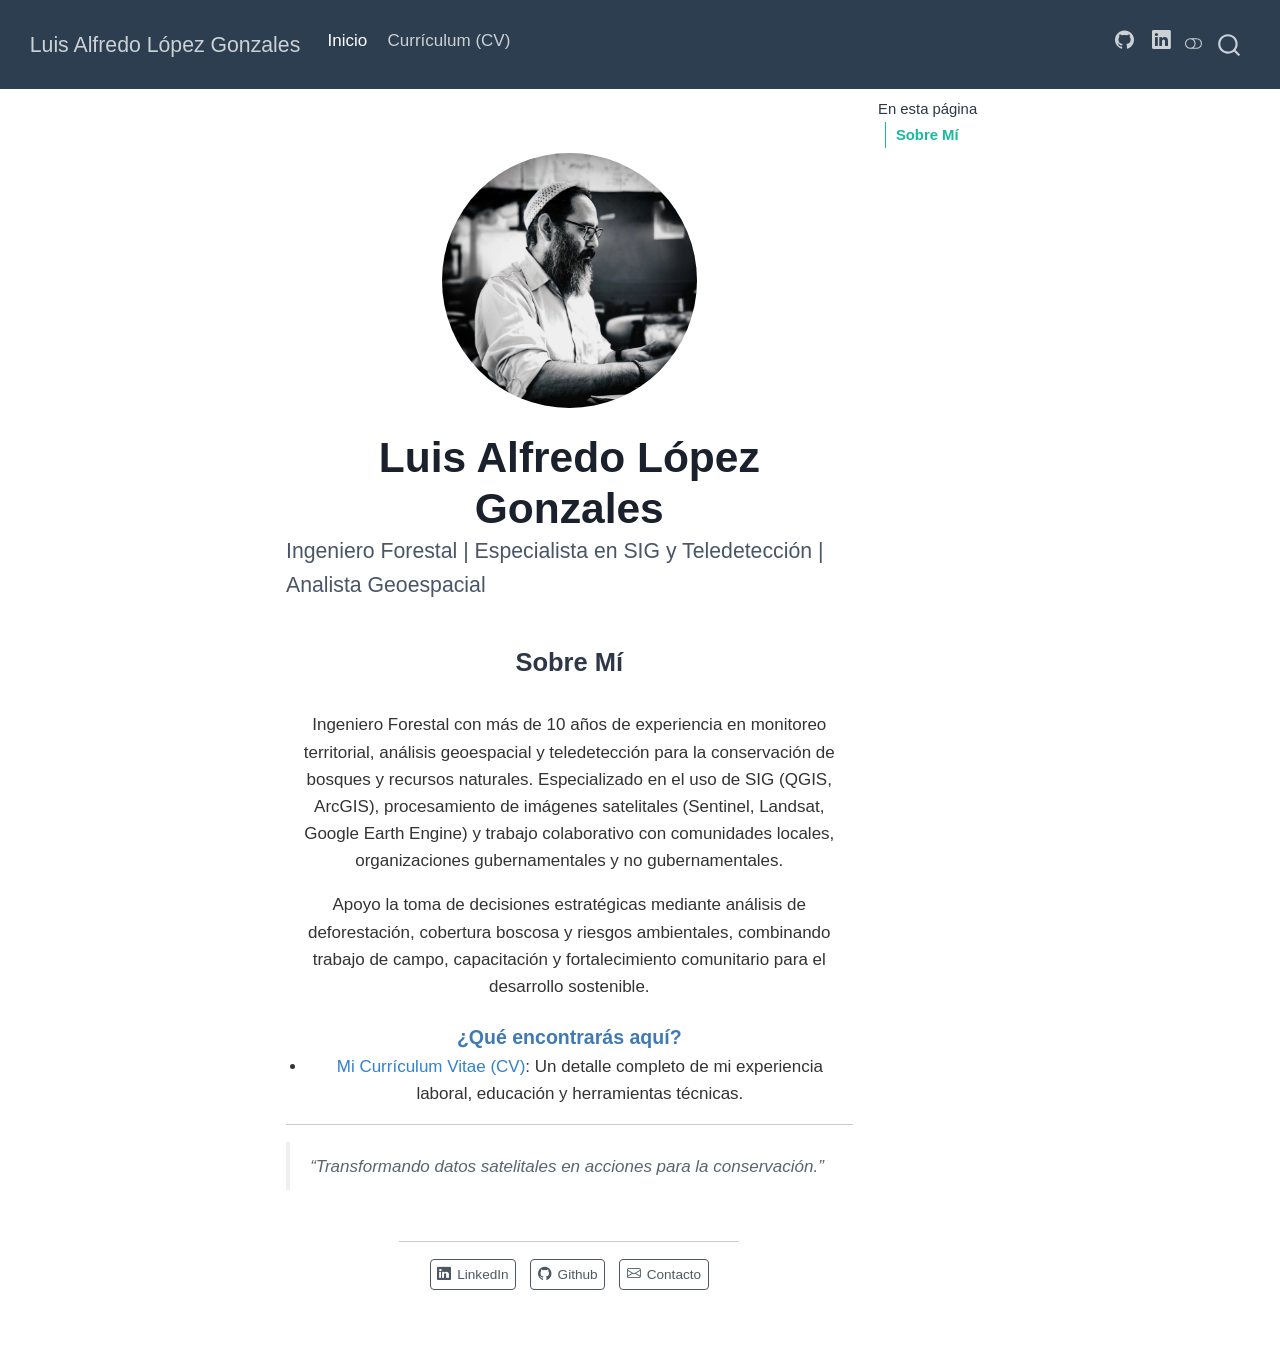
==== index.html @ 4a5e397a "Built site for gh-pages" ====
<!DOCTYPE html>
<html xmlns="http://www.w3.org/1999/xhtml" lang="en" xml:lang="en"><head>

<meta charset="utf-8">
<meta name="generator" content="quarto-1.9.38">

<meta name="viewport" content="width=device-width, initial-scale=1.0, user-scalable=yes">


<title>Luis Alfredo López Gonzales</title>
<style>
/* Default styles provided by pandoc.
** See https://pandoc.org/MANUAL.html#variables-for-html for config info.
*/
code{white-space: pre-wrap;}
span.smallcaps{font-variant: small-caps;}
div.columns{display: flex; gap: min(4vw, 1.5em);}
div.column{flex: auto; overflow-x: auto;}
div.hanging-indent{margin-left: 1.5em; text-indent: -1.5em;}
ul.task-list{list-style: none;}
ul.task-list li input[type="checkbox"] {
  width: 0.8em;
  margin: 0 0.8em 0.2em -1em; /* quarto-specific, see https://github.com/quarto-dev/quarto-cli/issues/4556 */ 
  vertical-align: middle;
}
</style>


<script src="site_libs/quarto-nav/quarto-nav.js"></script>
<script src="site_libs/quarto-nav/headroom.min.js"></script>
<script src="site_libs/clipboard/clipboard.min.js"></script>
<script src="site_libs/quarto-search/autocomplete.umd.js"></script>
<script src="site_libs/quarto-search/fuse.min.js"></script>
<script src="site_libs/quarto-search/quarto-search.js"></script>
<meta name="quarto:offset" content="./">
<script src="site_libs/quarto-html/quarto.js" type="module"></script>
<script src="site_libs/quarto-html/tabsets/tabsets.js" type="module"></script>
<script src="site_libs/quarto-html/popper.min.js"></script>
<script src="site_libs/quarto-html/tippy.umd.min.js"></script>
<link href="site_libs/quarto-html/tippy.css" rel="stylesheet">
<link href="site_libs/quarto-html/quarto-syntax-highlighting-15634bcf2e68342d4ad2dfa704d543f6.css" rel="stylesheet" class="quarto-color-scheme" id="quarto-text-highlighting-styles">
<link href="site_libs/quarto-html/quarto-syntax-highlighting-dark-0a6b7249c26820e032cb0bd839ff02b1.css" rel="stylesheet" class="quarto-color-scheme quarto-color-alternate" id="quarto-text-highlighting-styles">
<link href="site_libs/quarto-html/quarto-syntax-highlighting-15634bcf2e68342d4ad2dfa704d543f6.css" rel="stylesheet" class="quarto-color-scheme-extra" id="quarto-text-highlighting-styles">
<script src="site_libs/bootstrap/bootstrap.min.js"></script>
<link href="site_libs/bootstrap/bootstrap-icons.css" rel="stylesheet">
<link href="site_libs/bootstrap/bootstrap-5a7edf553ce6f37e40c66d907d0f4061.min.css" rel="stylesheet" append-hash="true" class="quarto-color-scheme" id="quarto-bootstrap" data-mode="light">
<link href="site_libs/bootstrap/bootstrap-dark-bf3f322ac8d240d639fe1d97eccc3f5a.min.css" rel="stylesheet" append-hash="true" class="quarto-color-scheme quarto-color-alternate" id="quarto-bootstrap" data-mode="dark">
<link href="site_libs/bootstrap/bootstrap-5a7edf553ce6f37e40c66d907d0f4061.min.css" rel="stylesheet" append-hash="true" class="quarto-color-scheme-extra" id="quarto-bootstrap" data-mode="light">
<script id="quarto-search-options" type="application/json">{
  "location": "navbar",
  "copy-button": false,
  "collapse-after": 3,
  "panel-placement": "end",
  "type": "overlay",
  "limit": 50,
  "keyboard-shortcut": [
    "f",
    "/",
    "s"
  ],
  "show-item-context": false,
  "language": {
    "search-no-results-text": "No results",
    "search-matching-documents-text": "matching documents",
    "search-copy-link-title": "Copy link to search",
    "search-hide-matches-text": "Hide additional matches",
    "search-more-match-text": "more match in this document",
    "search-more-matches-text": "more matches in this document",
    "search-clear-button-title": "Clear",
    "search-text-placeholder": "",
    "search-detached-cancel-button-title": "Cancel",
    "search-submit-button-title": "Submit",
    "search-label": "Search"
  }
}</script>
<!-- Google Tag Manager -->
<script>(function(w,d,s,l,i){w[l]=w[l]||[];w[l].push({'gtm.start':
new Date().getTime(),event:'gtm.js'});var f=d.getElementsByTagName(s)[0],
j=d.createElement(s),dl=l!='dataLayer'?'&l='+l:'';j.async=true;j.src=
'https://www.googletagmanager.com/gtm.js?id='+i+dl;f.parentNode.insertBefore(j,f);
})(window,document,'script','dataLayer','GTM-MC5WJHK2');</script>
<!-- End Google Tag Manager -->


<link rel="stylesheet" href="content/cv.css">
</head>

<body class="nav-fixed quarto-light"><script id="quarto-html-before-body" type="application/javascript">
    const toggleBodyColorMode = (bsSheetEl) => {
      const mode = bsSheetEl.getAttribute("data-mode");
      const bodyEl = window.document.querySelector("body");
      if (mode === "dark") {
        bodyEl.classList.add("quarto-dark");
        bodyEl.classList.remove("quarto-light");
      } else {
        bodyEl.classList.add("quarto-light");
        bodyEl.classList.remove("quarto-dark");
      }
    }
    const toggleBodyColorPrimary = () => {
      const bsSheetEl = window.document.querySelector("link#quarto-bootstrap:not([rel=disabled-stylesheet])");
      if (bsSheetEl) {
        toggleBodyColorMode(bsSheetEl);
      }
    }
    const setColorSchemeToggle = (alternate) => {
      const toggles = window.document.querySelectorAll('.quarto-color-scheme-toggle');
      for (let i=0; i < toggles.length; i++) {
        const toggle = toggles[i];
        if (toggle) {
          if (alternate) {
            toggle.classList.add("alternate");
          } else {
            toggle.classList.remove("alternate");
          }
        }
      }
    };
    const toggleColorMode = (alternate) => {
      // Switch the stylesheets
      const primaryStylesheets = window.document.querySelectorAll('link.quarto-color-scheme:not(.quarto-color-alternate)');
      const alternateStylesheets = window.document.querySelectorAll('link.quarto-color-scheme.quarto-color-alternate');
      manageTransitions('#quarto-margin-sidebar .nav-link', false);
      if (alternate) {
        // note: dark is layered on light, we don't disable primary!
        enableStylesheet(alternateStylesheets);
        for (const sheetNode of alternateStylesheets) {
          if (sheetNode.id === "quarto-bootstrap") {
            toggleBodyColorMode(sheetNode);
          }
        }
      } else {
        disableStylesheet(alternateStylesheets);
        enableStylesheet(primaryStylesheets)
        toggleBodyColorPrimary();
      }
      manageTransitions('#quarto-margin-sidebar .nav-link', true);
      // Switch the toggles
      setColorSchemeToggle(alternate)
      // Hack to workaround the fact that safari doesn't
      // properly recolor the scrollbar when toggling (#1455)
      if (navigator.userAgent.indexOf('Safari') > 0 && navigator.userAgent.indexOf('Chrome') == -1) {
        manageTransitions("body", false);
        window.scrollTo(0, 1);
        setTimeout(() => {
          window.scrollTo(0, 0);
          manageTransitions("body", true);
        }, 40);
      }
    }
    const disableStylesheet = (stylesheets) => {
      for (let i=0; i < stylesheets.length; i++) {
        const stylesheet = stylesheets[i];
        stylesheet.rel = 'disabled-stylesheet';
      }
    }
    const enableStylesheet = (stylesheets) => {
      for (let i=0; i < stylesheets.length; i++) {
        const stylesheet = stylesheets[i];
        if(stylesheet.rel !== 'stylesheet') { // for Chrome, which will still FOUC without this check
          stylesheet.rel = 'stylesheet';
        }
      }
    }
    const manageTransitions = (selector, allowTransitions) => {
      const els = window.document.querySelectorAll(selector);
      for (let i=0; i < els.length; i++) {
        const el = els[i];
        if (allowTransitions) {
          el.classList.remove('notransition');
        } else {
          el.classList.add('notransition');
        }
      }
    }
    const isFileUrl = () => {
      return window.location.protocol === 'file:';
    }
    const hasAlternateSentinel = () => {
      let styleSentinel = getColorSchemeSentinel();
      if (styleSentinel !== null) {
        return styleSentinel === "alternate";
      } else {
        return false;
      }
    }
    const setStyleSentinel = (alternate) => {
      const value = alternate ? "alternate" : "default";
      if (!isFileUrl()) {
        window.localStorage.setItem("quarto-color-scheme", value);
      } else {
        localAlternateSentinel = value;
      }
    }
    const getColorSchemeSentinel = () => {
      if (!isFileUrl()) {
        const storageValue = window.localStorage.getItem("quarto-color-scheme");
        return storageValue != null ? storageValue : localAlternateSentinel;
      } else {
        return localAlternateSentinel;
      }
    }
    const toggleGiscusIfUsed = (isAlternate, darkModeDefault) => {
      const baseTheme = document.querySelector('#giscus-base-theme')?.value ?? 'light';
      const alternateTheme = document.querySelector('#giscus-alt-theme')?.value ?? 'dark';
      let newTheme = '';
      if(authorPrefersDark) {
        newTheme = isAlternate ? baseTheme : alternateTheme;
      } else {
        newTheme = isAlternate ? alternateTheme : baseTheme;
      }
      const changeGiscusTheme = () => {
        // From: https://github.com/giscus/giscus/issues/336
        const sendMessage = (message) => {
          const iframe = document.querySelector('iframe.giscus-frame');
          if (!iframe) return;
          iframe.contentWindow.postMessage({ giscus: message }, 'https://giscus.app');
        }
        sendMessage({
          setConfig: {
            theme: newTheme
          }
        });
      }
      const isGiscussLoaded = window.document.querySelector('iframe.giscus-frame') !== null;
      if (isGiscussLoaded) {
        changeGiscusTheme();
      }
    };
    const authorPrefersDark = false;
    const darkModeDefault = authorPrefersDark;
      document.querySelector('link#quarto-text-highlighting-styles.quarto-color-scheme-extra').rel = 'disabled-stylesheet';
      document.querySelector('link#quarto-bootstrap.quarto-color-scheme-extra').rel = 'disabled-stylesheet';
    let localAlternateSentinel = darkModeDefault ? 'alternate' : 'default';
    // Dark / light mode switch
    window.quartoToggleColorScheme = () => {
      // Read the current dark / light value
      let toAlternate = !hasAlternateSentinel();
      toggleColorMode(toAlternate);
      setStyleSentinel(toAlternate);
      toggleGiscusIfUsed(toAlternate, darkModeDefault);
      window.dispatchEvent(new Event('resize'));
    };
    // Switch to dark mode if need be
    if (hasAlternateSentinel()) {
      toggleColorMode(true);
    } else {
      toggleColorMode(false);
    }
  </script>

<div id="quarto-search-results"></div>
  <header id="quarto-header" class="headroom fixed-top">
    <nav class="navbar navbar-expand-lg " data-bs-theme="dark">
      <div class="navbar-container container-fluid">
      <div class="navbar-brand-container mx-auto">
    <a class="navbar-brand" href="./index.html">
    <span class="navbar-title">Luis Alfredo López Gonzales</span>
    </a>
  </div>
            <div id="quarto-search" class="" title="Search"></div>
          <button class="navbar-toggler" type="button" data-bs-toggle="collapse" data-bs-target="#navbarCollapse" aria-controls="navbarCollapse" role="menu" aria-expanded="false" aria-label="Toggle navigation" onclick="if (window.quartoToggleHeadroom) { window.quartoToggleHeadroom(); }">
  <span class="navbar-toggler-icon"></span>
</button>
          <div class="collapse navbar-collapse" id="navbarCollapse">
            <ul class="navbar-nav navbar-nav-scroll me-auto">
  <li class="nav-item">
    <a class="nav-link active" href="./index.html" aria-current="page"> 
<span class="menu-text">Inicio</span></a>
  </li>  
  <li class="nav-item">
    <a class="nav-link" href="./content/cv.html"> 
<span class="menu-text">Currículum (CV)</span></a>
  </li>  
</ul>
            <ul class="navbar-nav navbar-nav-scroll ms-auto">
  <li class="nav-item compact">
    <a class="nav-link" href="https://github.com/lalgonzales"> <i class="bi bi-github" role="img">
</i> 
<span class="menu-text"></span></a>
  </li>  
  <li class="nav-item compact">
    <a class="nav-link" href="https://linkedin.com/in/lalgonzales/"> <i class="bi bi-linkedin" role="img">
</i> 
<span class="menu-text"></span></a>
  </li>  
</ul>
          </div> <!-- /navcollapse -->
            <div class="quarto-navbar-tools">
  <a href="" class="quarto-color-scheme-toggle quarto-navigation-tool  px-1" onclick="window.quartoToggleColorScheme(); return false;" title="Toggle dark mode"><i class="bi"></i></a>
</div>
      </div> <!-- /container-fluid -->
    </nav>
</header>
<!-- content -->
<div id="quarto-content" class="quarto-container page-columns page-rows-contents page-layout-article page-navbar">
<!-- sidebar -->
<!-- margin-sidebar -->
    <div id="quarto-margin-sidebar" class="sidebar margin-sidebar">
        <nav id="TOC" role="doc-toc" class="toc-active">
    <h2 id="toc-title">En esta página</h2>
  <ul>
  <li><a href="#sobre-mí" id="toc-sobre-mí" class="nav-link active" data-scroll-target="#sobre-mí">Sobre Mí</a>
  <ul class="collapse">
  <li><a href="#qué-encontrarás-aquí" id="toc-qué-encontrarás-aquí" class="nav-link" data-scroll-target="#qué-encontrarás-aquí">¿Qué encontrarás aquí?</a></li>
  </ul></li>
  </ul>
</nav>
    </div>
<!-- main -->
<div class="quarto-about-jolla">
  <img src="profile.webp" class="about-image
  round " style="height: 15em; width: 15em;">
 <header id="title-block-header" class="quarto-title-block default">
<div class="quarto-title">
<h1 class="title">Luis Alfredo López Gonzales</h1>
<p class="subtitle lead">Ingeniero Forestal | Especialista en SIG y Teledetección | Analista Geoespacial</p>
</div>
<div class="quarto-title-meta">
  </div>
</header><main class="content" id="quarto-document-content">

<!-- Google Tag Manager (noscript) -->
<noscript>&lt;iframe src="https://www.googletagmanager.com/ns.html?id=GTM-MC5WJHK2" height="0" width="0" style="display:none;visibility:hidden"&gt;&lt;/iframe&gt;</noscript>
<!-- End Google Tag Manager (noscript) -->

<section id="sobre-mí" class="level2">
<h2 data-anchor-id="sobre-mí">Sobre Mí</h2>
<p>Ingeniero Forestal con más de 10 años de experiencia en monitoreo territorial, análisis geoespacial y teledetección para la conservación de bosques y recursos naturales. Especializado en el uso de SIG (QGIS, ArcGIS), procesamiento de imágenes satelitales (Sentinel, Landsat, Google Earth Engine) y trabajo colaborativo con comunidades locales, organizaciones gubernamentales y no gubernamentales.</p>
<p>Apoyo la toma de decisiones estratégicas mediante análisis de deforestación, cobertura boscosa y riesgos ambientales, combinando trabajo de campo, capacitación y fortalecimiento comunitario para el desarrollo sostenible.</p>
<section id="qué-encontrarás-aquí" class="level3">
<h3 data-anchor-id="qué-encontrarás-aquí">¿Qué encontrarás aquí?</h3>
<ul>
<li><strong><a href="./content/cv.html">Mi Currículum Vitae (CV)</a></strong>: Un detalle completo de mi experiencia laboral, educación y herramientas técnicas.</li>
</ul>
<hr>
<blockquote class="blockquote">
<p><em>“Transformando datos satelitales en acciones para la conservación.”</em></p>
</blockquote>


</section>
</section>
</main> 
  <hr class="about-sep">
   <div class="about-links">
  <a href="https://linkedin.com/in/lalgonzales/" class="about-link" rel="" target="">
    <i class="bi bi-linkedin"></i>
     <span class="about-link-text">LinkedIn</span>
  </a>
  <a href="https://github.com/lalgonzales" class="about-link" rel="" target="">
    <i class="bi bi-github"></i>
     <span class="about-link-text">Github</span>
  </a>
  <a href="mailto:lalgonzales@gmail.com" class="about-link" rel="" target="">
    <i class="bi bi-envelope"></i>
     <span class="about-link-text">Contacto</span>
  </a>
</div>
</div>
 <!-- /main -->
<script id="quarto-html-after-body" type="application/javascript">
  window.document.addEventListener("DOMContentLoaded", function (event) {
    // Ensure there is a toggle, if there isn't float one in the top right
    if (window.document.querySelector('.quarto-color-scheme-toggle') === null) {
      const a = window.document.createElement('a');
      a.classList.add('top-right');
      a.classList.add('quarto-color-scheme-toggle');
      a.href = "";
      a.onclick = function() { try { window.quartoToggleColorScheme(); } catch {} return false; };
      const i = window.document.createElement("i");
      i.classList.add('bi');
      a.appendChild(i);
      window.document.body.appendChild(a);
    }
    setColorSchemeToggle(hasAlternateSentinel())
    const isCodeAnnotation = (el) => {
      for (const clz of el.classList) {
        if (clz.startsWith('code-annotation-')) {                     
          return true;
        }
      }
      return false;
    }
    const onCopySuccess = function(e) {
      // button target
      const button = e.trigger;
      // don't keep focus
      button.blur();
      // flash "checked"
      button.classList.add('code-copy-button-checked');
      var currentTitle = button.getAttribute("title");
      button.setAttribute("title", "Copied!");
      let tooltip;
      if (window.bootstrap) {
        button.setAttribute("data-bs-toggle", "tooltip");
        button.setAttribute("data-bs-placement", "left");
        button.setAttribute("data-bs-title", "Copied!");
        tooltip = new bootstrap.Tooltip(button, 
          { trigger: "manual", 
            customClass: "code-copy-button-tooltip",
            offset: [0, -8]});
        tooltip.show();    
      }
      setTimeout(function() {
        if (tooltip) {
          tooltip.hide();
          button.removeAttribute("data-bs-title");
          button.removeAttribute("data-bs-toggle");
          button.removeAttribute("data-bs-placement");
        }
        button.setAttribute("title", currentTitle);
        button.classList.remove('code-copy-button-checked');
      }, 1000);
      // clear code selection
      e.clearSelection();
    }
    const getTextToCopy = function(trigger) {
      const outerScaffold = trigger.parentElement.cloneNode(true);
      const codeEl = outerScaffold.querySelector('code');
      for (const childEl of codeEl.children) {
        if (isCodeAnnotation(childEl)) {
          childEl.remove();
        }
      }
      return codeEl.innerText;
    }
    const clipboard = new window.ClipboardJS('.code-copy-button:not([data-in-quarto-modal])', {
      text: getTextToCopy
    });
    clipboard.on('success', onCopySuccess);
    if (window.document.getElementById('quarto-embedded-source-code-modal')) {
      const clipboardModal = new window.ClipboardJS('.code-copy-button[data-in-quarto-modal]', {
        text: getTextToCopy,
        container: window.document.getElementById('quarto-embedded-source-code-modal')
      });
      clipboardModal.on('success', onCopySuccess);
    }
      var localhostRegex = new RegExp(/^(?:http|https):\/\/localhost\:?[0-9]*\//);
      var mailtoRegex = new RegExp(/^mailto:/);
        var filterRegex = new RegExp("https:\/\/lalgonzales\.github\.io\/");
      var isInternal = (href) => {
          return filterRegex.test(href) || localhostRegex.test(href) || mailtoRegex.test(href);
      }
      // Inspect non-navigation links and adorn them if external
     var links = window.document.querySelectorAll('a[href]:not(.nav-link):not(.navbar-brand):not(.toc-action):not(.sidebar-link):not(.sidebar-item-toggle):not(.pagination-link):not(.no-external):not([aria-hidden]):not(.dropdown-item):not(.quarto-navigation-tool):not(.about-link)');
      for (var i=0; i<links.length; i++) {
        const link = links[i];
        if (!isInternal(link.href)) {
          // undo the damage that might have been done by quarto-nav.js in the case of
          // links that we want to consider external
          if (link.dataset.originalHref !== undefined) {
            link.href = link.dataset.originalHref;
          }
        }
      }
    function tippyHover(el, contentFn, onTriggerFn, onUntriggerFn) {
      const config = {
        allowHTML: true,
        maxWidth: 500,
        delay: 100,
        arrow: false,
        appendTo: function(el) {
            return el.parentElement;
        },
        interactive: true,
        interactiveBorder: 10,
        theme: 'quarto',
        placement: 'bottom-start',
      };
      if (contentFn) {
        config.content = contentFn;
      }
      if (onTriggerFn) {
        config.onTrigger = onTriggerFn;
      }
      if (onUntriggerFn) {
        config.onUntrigger = onUntriggerFn;
      }
      window.tippy(el, config); 
    }
    const noterefs = window.document.querySelectorAll('a[role="doc-noteref"]');
    for (var i=0; i<noterefs.length; i++) {
      const ref = noterefs[i];
      tippyHover(ref, function() {
        // use id or data attribute instead here
        let href = ref.getAttribute('data-footnote-href') || ref.getAttribute('href');
        try { href = new URL(href).hash; } catch {}
        const id = href.replace(/^#\/?/, "");
        const note = window.document.getElementById(id);
        if (note) {
          return note.innerHTML;
        } else {
          return "";
        }
      });
    }
    const xrefs = window.document.querySelectorAll('a.quarto-xref');
    const processXRef = (id, note) => {
      // Strip column container classes
      const stripColumnClz = (el) => {
        el.classList.remove("page-full", "page-columns");
        if (el.children) {
          for (const child of el.children) {
            stripColumnClz(child);
          }
        }
      }
      stripColumnClz(note)
      if (id === null || id.startsWith('sec-')) {
        // Special case sections, only their first couple elements
        const container = document.createElement("div");
        if (note.children && note.children.length > 2) {
          container.appendChild(note.children[0].cloneNode(true));
          for (let i = 1; i < note.children.length; i++) {
            const child = note.children[i];
            if (child.tagName === "P" && child.innerText === "") {
              continue;
            } else {
              container.appendChild(child.cloneNode(true));
              break;
            }
          }
          if (window.Quarto?.typesetMath) {
            window.Quarto.typesetMath(container);
          }
          return container.innerHTML
        } else {
          if (window.Quarto?.typesetMath) {
            window.Quarto.typesetMath(note);
          }
          return note.innerHTML;
        }
      } else {
        // Remove any anchor links if they are present
        const anchorLink = note.querySelector('a.anchorjs-link');
        if (anchorLink) {
          anchorLink.remove();
        }
        if (window.Quarto?.typesetMath) {
          window.Quarto.typesetMath(note);
        }
        if (note.classList.contains("callout")) {
          return note.outerHTML;
        } else {
          return note.innerHTML;
        }
      }
    }
    for (var i=0; i<xrefs.length; i++) {
      const xref = xrefs[i];
      tippyHover(xref, undefined, function(instance) {
        instance.disable();
        let url = xref.getAttribute('href');
        let hash = undefined; 
        if (url.startsWith('#')) {
          hash = url;
        } else {
          try { hash = new URL(url).hash; } catch {}
        }
        if (hash) {
          const id = hash.replace(/^#\/?/, "");
          const note = window.document.getElementById(id);
          if (note !== null) {
            try {
              const html = processXRef(id, note.cloneNode(true));
              instance.setContent(html);
            } finally {
              instance.enable();
              instance.show();
            }
          } else {
            // See if we can fetch this
            fetch(url.split('#')[0])
            .then(res => res.text())
            .then(html => {
              const parser = new DOMParser();
              const htmlDoc = parser.parseFromString(html, "text/html");
              const note = htmlDoc.getElementById(id);
              if (note !== null) {
                const html = processXRef(id, note);
                instance.setContent(html);
              } 
            }).finally(() => {
              instance.enable();
              instance.show();
            });
          }
        } else {
          // See if we can fetch a full url (with no hash to target)
          // This is a special case and we should probably do some content thinning / targeting
          fetch(url)
          .then(res => res.text())
          .then(html => {
            const parser = new DOMParser();
            const htmlDoc = parser.parseFromString(html, "text/html");
            const note = htmlDoc.querySelector('main.content');
            if (note !== null) {
              // This should only happen for chapter cross references
              // (since there is no id in the URL)
              // remove the first header
              if (note.children.length > 0 && note.children[0].tagName === "HEADER") {
                note.children[0].remove();
              }
              const html = processXRef(null, note);
              instance.setContent(html);
            } 
          }).finally(() => {
            instance.enable();
            instance.show();
          });
        }
      }, function(instance) {
      });
    }
        let selectedAnnoteEl;
        const selectorForAnnotation = ( cell, annotation) => {
          let cellAttr = 'data-code-cell="' + cell + '"';
          let lineAttr = 'data-code-annotation="' +  annotation + '"';
          const selector = 'span[' + cellAttr + '][' + lineAttr + ']';
          return selector;
        }
        const selectCodeLines = (annoteEl) => {
          const doc = window.document;
          const targetCell = annoteEl.getAttribute("data-target-cell");
          const targetAnnotation = annoteEl.getAttribute("data-target-annotation");
          const annoteSpan = window.document.querySelector(selectorForAnnotation(targetCell, targetAnnotation));
          const lines = annoteSpan.getAttribute("data-code-lines").split(",");
          const lineIds = lines.map((line) => {
            return targetCell + "-" + line;
          })
          let top = null;
          let height = null;
          let parent = null;
          if (lineIds.length > 0) {
              //compute the position of the single el (top and bottom and make a div)
              const el = window.document.getElementById(lineIds[0]);
              top = el.offsetTop;
              height = el.offsetHeight;
              parent = el.parentElement.parentElement;
            if (lineIds.length > 1) {
              const lastEl = window.document.getElementById(lineIds[lineIds.length - 1]);
              const bottom = lastEl.offsetTop + lastEl.offsetHeight;
              height = bottom - top;
            }
            if (top !== null && height !== null && parent !== null) {
              // cook up a div (if necessary) and position it 
              let div = window.document.getElementById("code-annotation-line-highlight");
              if (div === null) {
                div = window.document.createElement("div");
                div.setAttribute("id", "code-annotation-line-highlight");
                div.style.position = 'absolute';
                parent.appendChild(div);
              }
              div.style.top = top - 2 + "px";
              div.style.height = height + 4 + "px";
              div.style.left = 0;
              let gutterDiv = window.document.getElementById("code-annotation-line-highlight-gutter");
              if (gutterDiv === null) {
                gutterDiv = window.document.createElement("div");
                gutterDiv.setAttribute("id", "code-annotation-line-highlight-gutter");
                gutterDiv.style.position = 'absolute';
                const codeCell = window.document.getElementById(targetCell);
                const gutter = codeCell.querySelector('.code-annotation-gutter');
                gutter.appendChild(gutterDiv);
              }
              gutterDiv.style.top = top - 2 + "px";
              gutterDiv.style.height = height + 4 + "px";
            }
            selectedAnnoteEl = annoteEl;
          }
        };
        const unselectCodeLines = () => {
          const elementsIds = ["code-annotation-line-highlight", "code-annotation-line-highlight-gutter"];
          elementsIds.forEach((elId) => {
            const div = window.document.getElementById(elId);
            if (div) {
              div.remove();
            }
          });
          selectedAnnoteEl = undefined;
        };
          // Handle positioning of the toggle
      window.addEventListener(
        "resize",
        throttle(() => {
          elRect = undefined;
          if (selectedAnnoteEl) {
            selectCodeLines(selectedAnnoteEl);
          }
        }, 10)
      );
      function throttle(fn, ms) {
      let throttle = false;
      let timer;
        return (...args) => {
          if(!throttle) { // first call gets through
              fn.apply(this, args);
              throttle = true;
          } else { // all the others get throttled
              if(timer) clearTimeout(timer); // cancel #2
              timer = setTimeout(() => {
                fn.apply(this, args);
                timer = throttle = false;
              }, ms);
          }
        };
      }
        // Attach click handler to the DT
        const annoteDls = window.document.querySelectorAll('dt[data-target-cell]');
        for (const annoteDlNode of annoteDls) {
          annoteDlNode.addEventListener('click', (event) => {
            const clickedEl = event.target;
            if (clickedEl !== selectedAnnoteEl) {
              unselectCodeLines();
              const activeEl = window.document.querySelector('dt[data-target-cell].code-annotation-active');
              if (activeEl) {
                activeEl.classList.remove('code-annotation-active');
              }
              selectCodeLines(clickedEl);
              clickedEl.classList.add('code-annotation-active');
            } else {
              // Unselect the line
              unselectCodeLines();
              clickedEl.classList.remove('code-annotation-active');
            }
          });
        }
    const findCites = (el) => {
      const parentEl = el.parentElement;
      if (parentEl) {
        const cites = parentEl.dataset.cites;
        if (cites) {
          return {
            el,
            cites: cites.split(' ')
          };
        } else {
          return findCites(el.parentElement)
        }
      } else {
        return undefined;
      }
    };
    var bibliorefs = window.document.querySelectorAll('a[role="doc-biblioref"]');
    for (var i=0; i<bibliorefs.length; i++) {
      const ref = bibliorefs[i];
      const citeInfo = findCites(ref);
      if (citeInfo) {
        tippyHover(citeInfo.el, function() {
          var popup = window.document.createElement('div');
          citeInfo.cites.forEach(function(cite) {
            var citeDiv = window.document.createElement('div');
            citeDiv.classList.add('hanging-indent');
            citeDiv.classList.add('csl-entry');
            var biblioDiv = window.document.getElementById('ref-' + cite);
            if (biblioDiv) {
              citeDiv.innerHTML = biblioDiv.innerHTML;
            }
            popup.appendChild(citeDiv);
          });
          return popup.innerHTML;
        });
      }
    }
  });
  </script>
</div> <!-- /content -->




</body></html>
---- site_libs/quarto-html/tippy.css ----
.tippy-box[data-animation=fade][data-state=hidden]{opacity:0}[data-tippy-root]{max-width:calc(100vw - 10px)}.tippy-box{position:relative;background-color:#333;color:#fff;border-radius:4px;font-size:14px;line-height:1.4;white-space:normal;outline:0;transition-property:transform,visibility,opacity}.tippy-box[data-placement^=top]>.tippy-arrow{bottom:0}.tippy-box[data-placement^=top]>.tippy-arrow:before{bottom:-7px;left:0;border-width:8px 8px 0;border-top-color:initial;transform-origin:center top}.tippy-box[data-placement^=bottom]>.tippy-arrow{top:0}.tippy-box[data-placement^=bottom]>.tippy-arrow:before{top:-7px;left:0;border-width:0 8px 8px;border-bottom-color:initial;transform-origin:center bottom}.tippy-box[data-placement^=left]>.tippy-arrow{right:0}.tippy-box[data-placement^=left]>.tippy-arrow:before{border-width:8px 0 8px 8px;border-left-color:initial;right:-7px;transform-origin:center left}.tippy-box[data-placement^=right]>.tippy-arrow{left:0}.tippy-box[data-placement^=right]>.tippy-arrow:before{left:-7px;border-width:8px 8px 8px 0;border-right-color:initial;transform-origin:center right}.tippy-box[data-inertia][data-state=visible]{transition-timing-function:cubic-bezier(.54,1.5,.38,1.11)}.tippy-arrow{width:16px;height:16px;color:#333}.tippy-arrow:before{content:"";position:absolute;border-color:transparent;border-style:solid}.tippy-content{position:relative;padding:5px 9px;z-index:1}
---- site_libs/quarto-html/quarto-syntax-highlighting-15634bcf2e68342d4ad2dfa704d543f6.css ----
/* quarto syntax highlight colors */
:root {
  --quarto-hl-ot-color: #003B4F;
  --quarto-hl-at-color: #657422;
  --quarto-hl-ss-color: #20794D;
  --quarto-hl-an-color: #5E5E5E;
  --quarto-hl-fu-color: #4758AB;
  --quarto-hl-st-color: #20794D;
  --quarto-hl-cf-color: #003B4F;
  --quarto-hl-op-color: #5E5E5E;
  --quarto-hl-er-color: #AD0000;
  --quarto-hl-bn-color: #AD0000;
  --quarto-hl-al-color: #AD0000;
  --quarto-hl-va-color: #111111;
  --quarto-hl-bu-color: inherit;
  --quarto-hl-ex-color: inherit;
  --quarto-hl-pp-color: #AD0000;
  --quarto-hl-in-color: #5E5E5E;
  --quarto-hl-vs-color: #20794D;
  --quarto-hl-wa-color: #5E5E5E;
  --quarto-hl-do-color: #5E5E5E;
  --quarto-hl-im-color: #00769E;
  --quarto-hl-ch-color: #20794D;
  --quarto-hl-dt-color: #AD0000;
  --quarto-hl-fl-color: #AD0000;
  --quarto-hl-co-color: #5E5E5E;
  --quarto-hl-cv-color: #5E5E5E;
  --quarto-hl-cn-color: #8f5902;
  --quarto-hl-sc-color: #5E5E5E;
  --quarto-hl-dv-color: #AD0000;
  --quarto-hl-kw-color: #003B4F;
}

/* other quarto variables */
:root {
  --quarto-font-monospace: SFMono-Regular, Menlo, Monaco, Consolas, "Liberation Mono", "Courier New", monospace;
}

/* syntax highlight based on Pandoc's rules */
pre > code.sourceCode > span {
  color: #003B4F;
}

code.sourceCode > span {
  color: #003B4F;
}

div.sourceCode,
div.sourceCode pre.sourceCode {
  color: #003B4F;
}

/* Normal */
code span {
  color: #003B4F;
}

/* Alert */
code span.al {
  color: #AD0000;
  font-style: inherit;
}

/* Annotation */
code span.an {
  color: #5E5E5E;
  font-style: inherit;
}

/* Attribute */
code span.at {
  color: #657422;
  font-style: inherit;
}

/* BaseN */
code span.bn {
  color: #AD0000;
  font-style: inherit;
}

/* BuiltIn */
code span.bu {
  font-style: inherit;
}

/* ControlFlow */
code span.cf {
  color: #003B4F;
  font-weight: bold;
  font-style: inherit;
}

/* Char */
code span.ch {
  color: #20794D;
  font-style: inherit;
}

/* Constant */
code span.cn {
  color: #8f5902;
  font-style: inherit;
}

/* Comment */
code span.co {
  color: #5E5E5E;
  font-style: inherit;
}

/* CommentVar */
code span.cv {
  color: #5E5E5E;
  font-style: italic;
}

/* Documentation */
code span.do {
  color: #5E5E5E;
  font-style: italic;
}

/* DataType */
code span.dt {
  color: #AD0000;
  font-style: inherit;
}

/* DecVal */
code span.dv {
  color: #AD0000;
  font-style: inherit;
}

/* Error */
code span.er {
  color: #AD0000;
  font-style: inherit;
}

/* Extension */
code span.ex {
  font-style: inherit;
}

/* Float */
code span.fl {
  color: #AD0000;
  font-style: inherit;
}

/* Function */
code span.fu {
  color: #4758AB;
  font-style: inherit;
}

/* Import */
code span.im {
  color: #00769E;
  font-style: inherit;
}

/* Information */
code span.in {
  color: #5E5E5E;
  font-style: inherit;
}

/* Keyword */
code span.kw {
  color: #003B4F;
  font-weight: bold;
  font-style: inherit;
}

/* Operator */
code span.op {
  color: #5E5E5E;
  font-style: inherit;
}

/* Other */
code span.ot {
  color: #003B4F;
  font-style: inherit;
}

/* Preprocessor */
code span.pp {
  color: #AD0000;
  font-style: inherit;
}

/* SpecialChar */
code span.sc {
  color: #5E5E5E;
  font-style: inherit;
}

/* SpecialString */
code span.ss {
  color: #20794D;
  font-style: inherit;
}

/* String */
code span.st {
  color: #20794D;
  font-style: inherit;
}

/* Variable */
code span.va {
  color: #111111;
  font-style: inherit;
}

/* VerbatimString */
code span.vs {
  color: #20794D;
  font-style: inherit;
}

/* Warning */
code span.wa {
  color: #5E5E5E;
  font-style: italic;
}

.prevent-inlining {
  content: "</";
}

/*# sourceMappingURL=f23921c56f73e400b49028c9186a1aa0.css.map */
---- site_libs/quarto-html/quarto-syntax-highlighting-dark-0a6b7249c26820e032cb0bd839ff02b1.css ----
/* quarto syntax highlight colors */
:root {
  --quarto-hl-al-color: #f07178;
  --quarto-hl-an-color: #d4d0ab;
  --quarto-hl-at-color: #00e0e0;
  --quarto-hl-bn-color: #d4d0ab;
  --quarto-hl-bu-color: #abe338;
  --quarto-hl-ch-color: #abe338;
  --quarto-hl-co-color: #f8f8f2;
  --quarto-hl-cv-color: #ffd700;
  --quarto-hl-cn-color: #ffd700;
  --quarto-hl-cf-color: #ffa07a;
  --quarto-hl-dt-color: #ffa07a;
  --quarto-hl-dv-color: #d4d0ab;
  --quarto-hl-do-color: #f8f8f2;
  --quarto-hl-er-color: #f07178;
  --quarto-hl-ex-color: #00e0e0;
  --quarto-hl-fl-color: #d4d0ab;
  --quarto-hl-fu-color: #ffa07a;
  --quarto-hl-im-color: #abe338;
  --quarto-hl-in-color: #d4d0ab;
  --quarto-hl-kw-color: #ffa07a;
  --quarto-hl-op-color: #ffa07a;
  --quarto-hl-ot-color: #00e0e0;
  --quarto-hl-pp-color: #dcc6e0;
  --quarto-hl-re-color: #00e0e0;
  --quarto-hl-sc-color: #abe338;
  --quarto-hl-ss-color: #abe338;
  --quarto-hl-st-color: #abe338;
  --quarto-hl-va-color: #00e0e0;
  --quarto-hl-vs-color: #abe338;
  --quarto-hl-wa-color: #dcc6e0;
}

/* other quarto variables */
:root {
  --quarto-font-monospace: SFMono-Regular, Menlo, Monaco, Consolas, "Liberation Mono", "Courier New", monospace;
}

/* syntax highlight based on Pandoc's rules */
pre > code.sourceCode > span {
  color: #f8f8f2;
}

code.sourceCode > span {
  color: #f8f8f2;
}

div.sourceCode,
div.sourceCode pre.sourceCode {
  color: #f8f8f2;
}

/* Normal */
code span {
  color: #f8f8f2;
}

/* Alert */
code span.al {
  color: #f07178;
}

/* Annotation */
code span.an {
  color: #d4d0ab;
}

/* Attribute */
code span.at {
  color: #00e0e0;
}

/* BaseN */
code span.bn {
  color: #d4d0ab;
}

/* BuiltIn */
code span.bu {
  color: #abe338;
}

/* ControlFlow */
code span.cf {
  font-weight: bold;
  color: #ffa07a;
}

/* Char */
code span.ch {
  color: #abe338;
}

/* Constant */
code span.cn {
  color: #ffd700;
}

/* Comment */
code span.co {
  font-style: italic;
  color: #f8f8f2;
}

/* CommentVar */
code span.cv {
  color: #ffd700;
}

/* Documentation */
code span.do {
  color: #f8f8f2;
}

/* DataType */
code span.dt {
  color: #ffa07a;
}

/* DecVal */
code span.dv {
  color: #d4d0ab;
}

/* Error */
code span.er {
  color: #f07178;
  text-decoration: underline;
}

/* Extension */
code span.ex {
  font-weight: bold;
  color: #00e0e0;
}

/* Float */
code span.fl {
  color: #d4d0ab;
}

/* Function */
code span.fu {
  color: #ffa07a;
}

/* Import */
code span.im {
  color: #abe338;
}

/* Information */
code span.in {
  color: #d4d0ab;
}

/* Keyword */
code span.kw {
  font-weight: bold;
  color: #ffa07a;
}

/* Operator */
code span.op {
  color: #ffa07a;
}

/* Other */
code span.ot {
  color: #00e0e0;
}

/* Preprocessor */
code span.pp {
  color: #dcc6e0;
}

/* RegionMarker */
code span.re {
  background-color: #f8f8f2;
  color: #00e0e0;
}

/* SpecialChar */
code span.sc {
  color: #abe338;
}

/* SpecialString */
code span.ss {
  color: #abe338;
}

/* String */
code span.st {
  color: #abe338;
}

/* Variable */
code span.va {
  color: #00e0e0;
}

/* VerbatimString */
code span.vs {
  color: #abe338;
}

/* Warning */
code span.wa {
  color: #dcc6e0;
}

.prevent-inlining {
  content: "</";
}

/*# sourceMappingURL=175367c052bafc98bd680af3479823f0.css.map */
---- site_libs/quarto-html/quarto-syntax-highlighting-15634bcf2e68342d4ad2dfa704d543f6.css ----
/* quarto syntax highlight colors */
:root {
  --quarto-hl-ot-color: #003B4F;
  --quarto-hl-at-color: #657422;
  --quarto-hl-ss-color: #20794D;
  --quarto-hl-an-color: #5E5E5E;
  --quarto-hl-fu-color: #4758AB;
  --quarto-hl-st-color: #20794D;
  --quarto-hl-cf-color: #003B4F;
  --quarto-hl-op-color: #5E5E5E;
  --quarto-hl-er-color: #AD0000;
  --quarto-hl-bn-color: #AD0000;
  --quarto-hl-al-color: #AD0000;
  --quarto-hl-va-color: #111111;
  --quarto-hl-bu-color: inherit;
  --quarto-hl-ex-color: inherit;
  --quarto-hl-pp-color: #AD0000;
  --quarto-hl-in-color: #5E5E5E;
  --quarto-hl-vs-color: #20794D;
  --quarto-hl-wa-color: #5E5E5E;
  --quarto-hl-do-color: #5E5E5E;
  --quarto-hl-im-color: #00769E;
  --quarto-hl-ch-color: #20794D;
  --quarto-hl-dt-color: #AD0000;
  --quarto-hl-fl-color: #AD0000;
  --quarto-hl-co-color: #5E5E5E;
  --quarto-hl-cv-color: #5E5E5E;
  --quarto-hl-cn-color: #8f5902;
  --quarto-hl-sc-color: #5E5E5E;
  --quarto-hl-dv-color: #AD0000;
  --quarto-hl-kw-color: #003B4F;
}

/* other quarto variables */
:root {
  --quarto-font-monospace: SFMono-Regular, Menlo, Monaco, Consolas, "Liberation Mono", "Courier New", monospace;
}

/* syntax highlight based on Pandoc's rules */
pre > code.sourceCode > span {
  color: #003B4F;
}

code.sourceCode > span {
  color: #003B4F;
}

div.sourceCode,
div.sourceCode pre.sourceCode {
  color: #003B4F;
}

/* Normal */
code span {
  color: #003B4F;
}

/* Alert */
code span.al {
  color: #AD0000;
  font-style: inherit;
}

/* Annotation */
code span.an {
  color: #5E5E5E;
  font-style: inherit;
}

/* Attribute */
code span.at {
  color: #657422;
  font-style: inherit;
}

/* BaseN */
code span.bn {
  color: #AD0000;
  font-style: inherit;
}

/* BuiltIn */
code span.bu {
  font-style: inherit;
}

/* ControlFlow */
code span.cf {
  color: #003B4F;
  font-weight: bold;
  font-style: inherit;
}

/* Char */
code span.ch {
  color: #20794D;
  font-style: inherit;
}

/* Constant */
code span.cn {
  color: #8f5902;
  font-style: inherit;
}

/* Comment */
code span.co {
  color: #5E5E5E;
  font-style: inherit;
}

/* CommentVar */
code span.cv {
  color: #5E5E5E;
  font-style: italic;
}

/* Documentation */
code span.do {
  color: #5E5E5E;
  font-style: italic;
}

/* DataType */
code span.dt {
  color: #AD0000;
  font-style: inherit;
}

/* DecVal */
code span.dv {
  color: #AD0000;
  font-style: inherit;
}

/* Error */
code span.er {
  color: #AD0000;
  font-style: inherit;
}

/* Extension */
code span.ex {
  font-style: inherit;
}

/* Float */
code span.fl {
  color: #AD0000;
  font-style: inherit;
}

/* Function */
code span.fu {
  color: #4758AB;
  font-style: inherit;
}

/* Import */
code span.im {
  color: #00769E;
  font-style: inherit;
}

/* Information */
code span.in {
  color: #5E5E5E;
  font-style: inherit;
}

/* Keyword */
code span.kw {
  color: #003B4F;
  font-weight: bold;
  font-style: inherit;
}

/* Operator */
code span.op {
  color: #5E5E5E;
  font-style: inherit;
}

/* Other */
code span.ot {
  color: #003B4F;
  font-style: inherit;
}

/* Preprocessor */
code span.pp {
  color: #AD0000;
  font-style: inherit;
}

/* SpecialChar */
code span.sc {
  color: #5E5E5E;
  font-style: inherit;
}

/* SpecialString */
code span.ss {
  color: #20794D;
  font-style: inherit;
}

/* String */
code span.st {
  color: #20794D;
  font-style: inherit;
}

/* Variable */
code span.va {
  color: #111111;
  font-style: inherit;
}

/* VerbatimString */
code span.vs {
  color: #20794D;
  font-style: inherit;
}

/* Warning */
code span.wa {
  color: #5E5E5E;
  font-style: italic;
}

.prevent-inlining {
  content: "</";
}

/*# sourceMappingURL=f23921c56f73e400b49028c9186a1aa0.css.map */
---- content/cv.css ----
/* Estilos mejorados para la versión HTML del CV */

body {
  max-width: 950px;
  margin: auto;
  font-family: 'Inter', -apple-system, BlinkMacSystemFont, "Segoe UI", Roboto, Helvetica, Arial, sans-serif;
  color: #333333;
  line-height: 1.6;
}

/* Adapt colors for dark mode */
body.quarto-dark {
  color: #e2e8f0;
}

body.quarto-dark a {
  color: #63b3ed;
}

body.quarto-dark a:hover {
  color: #a3c4f3;
}

body.quarto-dark h2 {
  color: #cbd5e0;
}

body.quarto-dark h3 {
  color: #90cdf4;
}

body.quarto-dark p.subtitle,
body.quarto-dark p.author {
  color: #a0aec0;
}

/* Hide references section from the public HTML site (still included in PDF output) */
.hide-in-html {
  display: none;
}

/* Encabezados y títulos principales */
h1.title {
  margin-bottom: 0.2rem;
  font-weight: 800;
  color: #1a202c;
  font-size: 2.5rem;
}

p.subtitle {
  margin-top: 0;
  font-size: 1.25rem;
  color: #4a5568;
  font-weight: 500;
}

p.author {
  color: #718096;
  font-size: 0.95rem;
  margin-bottom: 2rem;
}

/* Secciones (H2) */
h2 {
  border-bottom: 2px solid #e2e8f0;
  padding-bottom: 0.5rem;
  margin-top: 2.5rem;
  margin-bottom: 1.5rem;
  font-size: 1.5rem;
  font-weight: 700;
  color: #2d3748;
}

/* Trabajos / Experiencia (H3) */
h3 {
  font-size: 1.15rem;
  font-weight: 700;
  color: #2b6cb0;
  margin-bottom: 0.2rem;
  margin-top: 1.5rem;
}

/* Detalles de Empresa/Fecha (p) después de H3 */
h3 + p {
  font-style: italic;
  color: #4a5568;
  margin-top: 0;
  margin-bottom: 0.8rem;
  font-size: 0.95rem;
}

/* Listas (bullets) de logros y herramientas */
ul {
  padding-left: 1.25rem;
}

li {
  margin-bottom: 0.5rem;
}

li strong {
  color: #2d3748;
}

/* Enlaces limpios */
a {
  color: #3182ce;
  text-decoration: none;
}

a:hover {
  text-decoration: underline;
  color: #2b6cb0;
}

/* Adaptación para pantallas pequeñas */
@media (max-width: 768px) {
  body {
    padding: 0 1rem;
  }
}

/* Tabla de contenido para CV web */
#TOC {
  font-size: 0.92rem;
}

#TOC .nav-link {
  color: #4a5568;
}

#TOC .nav-link.active {
  color: #2b6cb0;
  font-weight: 600;
}

body.quarto-dark #TOC .nav-link {
  color: #a0aec0;
}

body.quarto-dark #TOC .nav-link.active {
  color: #90cdf4;
}
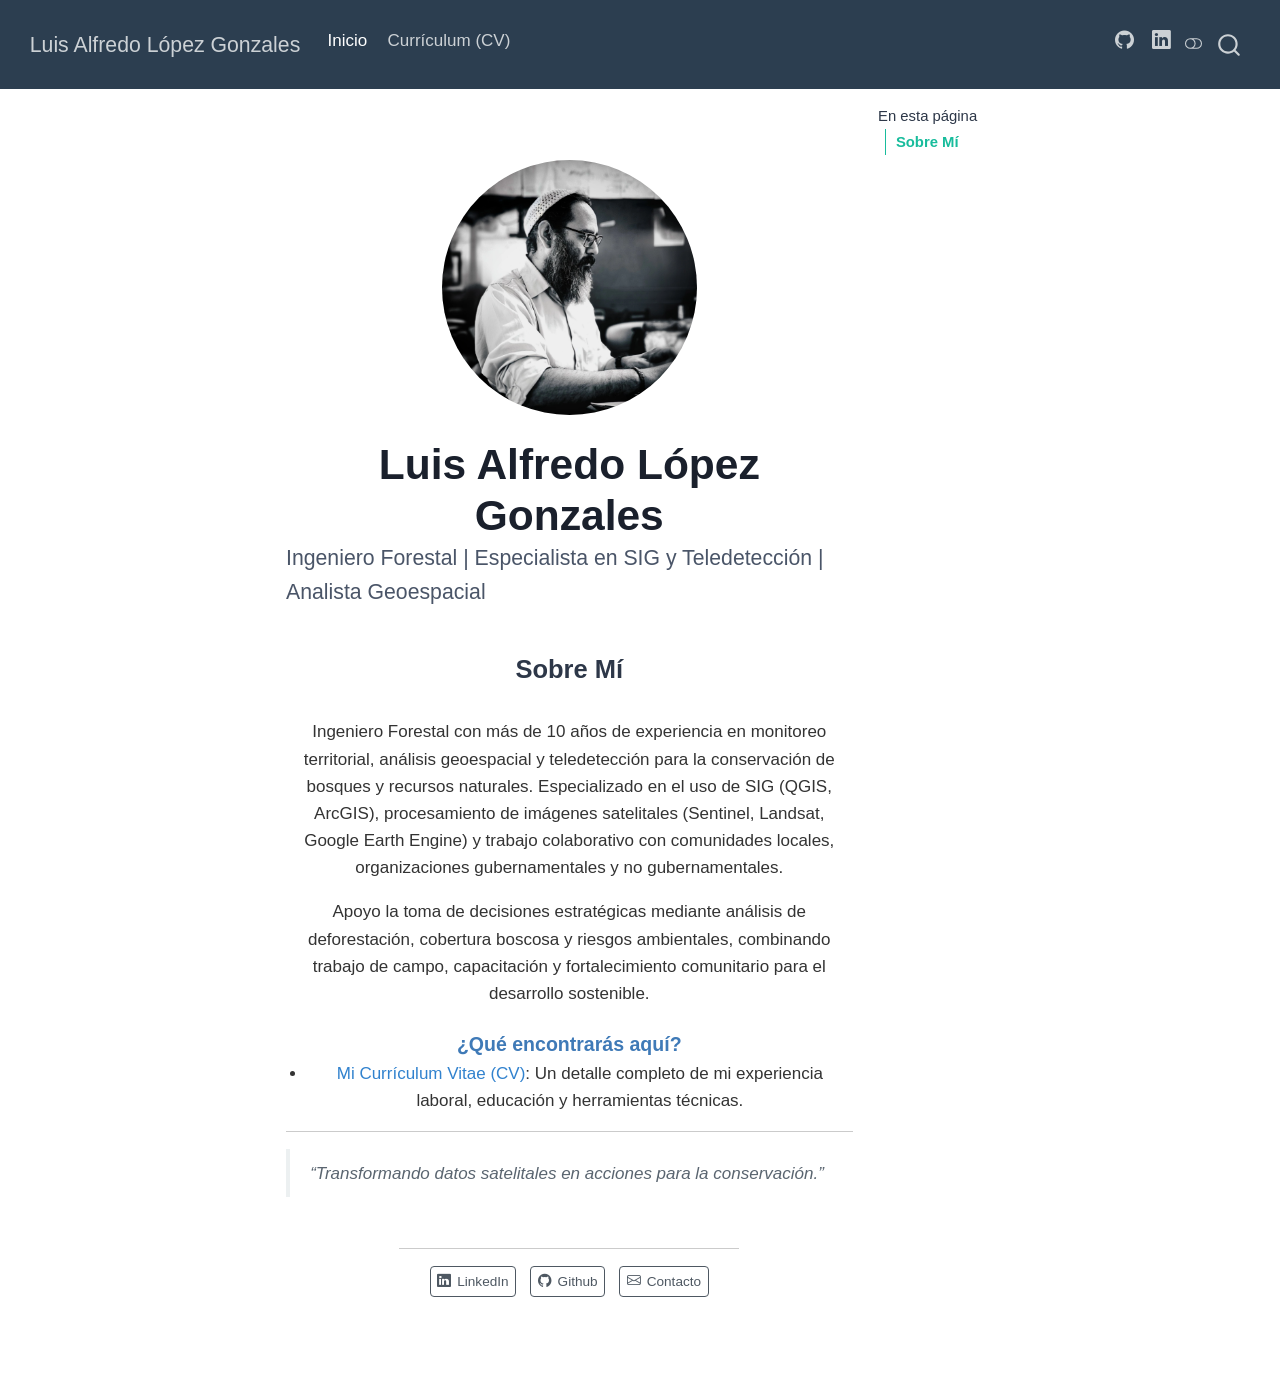
==== commit 18e46c54: "Built site for gh-pages" ====
--- a/index.html
+++ b/index.html
@@ -2,7 +2,7 @@
 <html xmlns="http://www.w3.org/1999/xhtml" lang="en" xml:lang="en"><head>
 
 <meta charset="utf-8">
-<meta name="generator" content="quarto-1.9.38">
+<meta name="generator" content="quarto-1.10.18">
 
 <meta name="viewport" content="width=device-width, initial-scale=1.0, user-scalable=yes">
 
@@ -12,10 +12,13 @@
 /* Default styles provided by pandoc.
 ** See https://pandoc.org/MANUAL.html#variables-for-html for config info.
 */
-code{white-space: pre-wrap;}
 span.smallcaps{font-variant: small-caps;}
-div.columns{display: flex; gap: min(4vw, 1.5em);}
-div.column{flex: auto; overflow-x: auto;}
+div.columns{display: flex; gap: 1.5em;}
+div.column{flex: auto;}
+@media screen {
+div.columns{gap: min(4vw, 1.5em);}
+div.column{overflow-x: auto;}
+}
 div.hanging-indent{margin-left: 1.5em; text-indent: -1.5em;}
 ul.task-list{list-style: none;}
 ul.task-list li input[type="checkbox"] {
@@ -38,14 +41,14 @@
 <script src="site_libs/quarto-html/popper.min.js"></script>
 <script src="site_libs/quarto-html/tippy.umd.min.js"></script>
 <link href="site_libs/quarto-html/tippy.css" rel="stylesheet">
-<link href="site_libs/quarto-html/quarto-syntax-highlighting-15634bcf2e68342d4ad2dfa704d543f6.css" rel="stylesheet" class="quarto-color-scheme" id="quarto-text-highlighting-styles">
-<link href="site_libs/quarto-html/quarto-syntax-highlighting-dark-0a6b7249c26820e032cb0bd839ff02b1.css" rel="stylesheet" class="quarto-color-scheme quarto-color-alternate" id="quarto-text-highlighting-styles">
-<link href="site_libs/quarto-html/quarto-syntax-highlighting-15634bcf2e68342d4ad2dfa704d543f6.css" rel="stylesheet" class="quarto-color-scheme-extra" id="quarto-text-highlighting-styles">
+<link href="site_libs/quarto-html/quarto-syntax-highlighting-64a204ab8560d761af7679ceaba22944.css" rel="stylesheet" class="quarto-color-scheme" id="quarto-text-highlighting-styles">
+<link href="site_libs/quarto-html/quarto-syntax-highlighting-dark-b85bc7c33db8c58e0ec93c3465666fed.css" rel="stylesheet" class="quarto-color-scheme quarto-color-alternate" id="quarto-text-highlighting-styles">
+<link href="site_libs/quarto-html/quarto-syntax-highlighting-64a204ab8560d761af7679ceaba22944.css" rel="stylesheet" class="quarto-color-scheme-extra" id="quarto-text-highlighting-styles">
 <script src="site_libs/bootstrap/bootstrap.min.js"></script>
 <link href="site_libs/bootstrap/bootstrap-icons.css" rel="stylesheet">
-<link href="site_libs/bootstrap/bootstrap-5a7edf553ce6f37e40c66d907d0f4061.min.css" rel="stylesheet" append-hash="true" class="quarto-color-scheme" id="quarto-bootstrap" data-mode="light">
-<link href="site_libs/bootstrap/bootstrap-dark-bf3f322ac8d240d639fe1d97eccc3f5a.min.css" rel="stylesheet" append-hash="true" class="quarto-color-scheme quarto-color-alternate" id="quarto-bootstrap" data-mode="dark">
-<link href="site_libs/bootstrap/bootstrap-5a7edf553ce6f37e40c66d907d0f4061.min.css" rel="stylesheet" append-hash="true" class="quarto-color-scheme-extra" id="quarto-bootstrap" data-mode="light">
+<link href="site_libs/bootstrap/bootstrap-189549ecd294ed9837df383a4b42e31c.min.css" rel="stylesheet" append-hash="true" class="quarto-color-scheme" id="quarto-bootstrap" data-mode="light">
+<link href="site_libs/bootstrap/bootstrap-dark-8a591ff59271d21f6a5d1e80b3747fb5.min.css" rel="stylesheet" append-hash="true" class="quarto-color-scheme quarto-color-alternate" id="quarto-bootstrap" data-mode="dark">
+<link href="site_libs/bootstrap/bootstrap-189549ecd294ed9837df383a4b42e31c.min.css" rel="stylesheet" append-hash="true" class="quarto-color-scheme-extra" id="quarto-bootstrap" data-mode="light">
 <script id="quarto-search-options" type="application/json">{
   "location": "navbar",
   "copy-button": false,
--- a/site_libs/quarto-html/quarto-syntax-highlighting-64a204ab8560d761af7679ceaba22944.css
+++ b/site_libs/quarto-html/quarto-syntax-highlighting-64a204ab8560d761af7679ceaba22944.css
@@ -0,0 +1,236 @@
+/* quarto syntax highlight colors */
+:root {
+  --quarto-hl-ot-color: #003B4F;
+  --quarto-hl-at-color: #657422;
+  --quarto-hl-ss-color: #20794D;
+  --quarto-hl-an-color: #5E5E5E;
+  --quarto-hl-fu-color: #4758AB;
+  --quarto-hl-st-color: #20794D;
+  --quarto-hl-cf-color: #003B4F;
+  --quarto-hl-op-color: #5E5E5E;
+  --quarto-hl-er-color: #AD0000;
+  --quarto-hl-bn-color: #AD0000;
+  --quarto-hl-al-color: #AD0000;
+  --quarto-hl-va-color: #111111;
+  --quarto-hl-bu-color: inherit;
+  --quarto-hl-ex-color: inherit;
+  --quarto-hl-pp-color: #AD0000;
+  --quarto-hl-in-color: #5E5E5E;
+  --quarto-hl-vs-color: #20794D;
+  --quarto-hl-wa-color: #5E5E5E;
+  --quarto-hl-do-color: #5E5E5E;
+  --quarto-hl-im-color: #00769E;
+  --quarto-hl-ch-color: #20794D;
+  --quarto-hl-dt-color: #AD0000;
+  --quarto-hl-fl-color: #AD0000;
+  --quarto-hl-co-color: #5E5E5E;
+  --quarto-hl-cv-color: #5E5E5E;
+  --quarto-hl-cn-color: #8f5902;
+  --quarto-hl-sc-color: #5E5E5E;
+  --quarto-hl-dv-color: #AD0000;
+  --quarto-hl-kw-color: #003B4F;
+}
+
+/* other quarto variables */
+:root {
+  --quarto-font-monospace: SFMono-Regular, Menlo, Monaco, Consolas, "Liberation Mono", "Courier New", monospace;
+}
+
+/* syntax highlight based on Pandoc's rules */
+pre > code.sourceCode > span {
+  color: #003B4F;
+}
+
+code.sourceCode > span {
+  color: #003B4F;
+}
+
+div.sourceCode,
+div.sourceCode pre.sourceCode {
+  color: #003B4F;
+}
+
+/* Normal */
+code span {
+  color: #003B4F;
+}
+
+/* Alert */
+code span.al {
+  color: #AD0000;
+  font-style: inherit;
+}
+
+/* Annotation */
+code span.an {
+  color: #5E5E5E;
+  font-style: inherit;
+}
+
+/* Attribute */
+code span.at {
+  color: #657422;
+  font-style: inherit;
+}
+
+/* BaseN */
+code span.bn {
+  color: #AD0000;
+  font-style: inherit;
+}
+
+/* BuiltIn */
+code span.bu {
+  font-style: inherit;
+}
+
+/* ControlFlow */
+code span.cf {
+  color: #003B4F;
+  font-weight: bold;
+  font-style: inherit;
+}
+
+/* Char */
+code span.ch {
+  color: #20794D;
+  font-style: inherit;
+}
+
+/* Constant */
+code span.cn {
+  color: #8f5902;
+  font-style: inherit;
+}
+
+/* Comment */
+code span.co {
+  color: #5E5E5E;
+  font-style: inherit;
+}
+
+/* CommentVar */
+code span.cv {
+  color: #5E5E5E;
+  font-style: italic;
+}
+
+/* Documentation */
+code span.do {
+  color: #5E5E5E;
+  font-style: italic;
+}
+
+/* DataType */
+code span.dt {
+  color: #AD0000;
+  font-style: inherit;
+}
+
+/* DecVal */
+code span.dv {
+  color: #AD0000;
+  font-style: inherit;
+}
+
+/* Error */
+code span.er {
+  color: #AD0000;
+  font-style: inherit;
+}
+
+/* Extension */
+code span.ex {
+  font-style: inherit;
+}
+
+/* Float */
+code span.fl {
+  color: #AD0000;
+  font-style: inherit;
+}
+
+/* Function */
+code span.fu {
+  color: #4758AB;
+  font-style: inherit;
+}
+
+/* Import */
+code span.im {
+  color: #00769E;
+  font-style: inherit;
+}
+
+/* Information */
+code span.in {
+  color: #5E5E5E;
+  font-style: inherit;
+}
+
+/* Keyword */
+code span.kw {
+  color: #003B4F;
+  font-weight: bold;
+  font-style: inherit;
+}
+
+/* Operator */
+code span.op {
+  color: #5E5E5E;
+  font-style: inherit;
+}
+
+/* Other */
+code span.ot {
+  color: #003B4F;
+  font-style: inherit;
+}
+
+/* Preprocessor */
+code span.pp {
+  color: #AD0000;
+  font-style: inherit;
+}
+
+/* SpecialChar */
+code span.sc {
+  color: #5E5E5E;
+  font-style: inherit;
+}
+
+/* SpecialString */
+code span.ss {
+  color: #20794D;
+  font-style: inherit;
+}
+
+/* String */
+code span.st {
+  color: #20794D;
+  font-style: inherit;
+}
+
+/* Variable */
+code span.va {
+  color: #111111;
+  font-style: inherit;
+}
+
+/* VerbatimString */
+code span.vs {
+  color: #20794D;
+  font-style: inherit;
+}
+
+/* Warning */
+code span.wa {
+  color: #5E5E5E;
+  font-style: italic;
+}
+
+.prevent-inlining {
+  content: "</";
+}
+
+/*# sourceMappingURL=9d8d5bb603a83b8298b89080a598c93b.css.map */
--- a/site_libs/quarto-html/quarto-syntax-highlighting-dark-b85bc7c33db8c58e0ec93c3465666fed.css
+++ b/site_libs/quarto-html/quarto-syntax-highlighting-dark-b85bc7c33db8c58e0ec93c3465666fed.css
@@ -0,0 +1,219 @@
+/* quarto syntax highlight colors */
+:root {
+  --quarto-hl-al-color: #f07178;
+  --quarto-hl-an-color: #d4d0ab;
+  --quarto-hl-at-color: #00e0e0;
+  --quarto-hl-bn-color: #d4d0ab;
+  --quarto-hl-bu-color: #abe338;
+  --quarto-hl-ch-color: #abe338;
+  --quarto-hl-co-color: #f8f8f2;
+  --quarto-hl-cv-color: #ffd700;
+  --quarto-hl-cn-color: #ffd700;
+  --quarto-hl-cf-color: #ffa07a;
+  --quarto-hl-dt-color: #ffa07a;
+  --quarto-hl-dv-color: #d4d0ab;
+  --quarto-hl-do-color: #f8f8f2;
+  --quarto-hl-er-color: #f07178;
+  --quarto-hl-ex-color: #00e0e0;
+  --quarto-hl-fl-color: #d4d0ab;
+  --quarto-hl-fu-color: #ffa07a;
+  --quarto-hl-im-color: #abe338;
+  --quarto-hl-in-color: #d4d0ab;
+  --quarto-hl-kw-color: #ffa07a;
+  --quarto-hl-op-color: #ffa07a;
+  --quarto-hl-ot-color: #00e0e0;
+  --quarto-hl-pp-color: #dcc6e0;
+  --quarto-hl-re-color: #00e0e0;
+  --quarto-hl-sc-color: #abe338;
+  --quarto-hl-ss-color: #abe338;
+  --quarto-hl-st-color: #abe338;
+  --quarto-hl-va-color: #00e0e0;
+  --quarto-hl-vs-color: #abe338;
+  --quarto-hl-wa-color: #dcc6e0;
+}
+
+/* other quarto variables */
+:root {
+  --quarto-font-monospace: SFMono-Regular, Menlo, Monaco, Consolas, "Liberation Mono", "Courier New", monospace;
+}
+
+/* syntax highlight based on Pandoc's rules */
+pre > code.sourceCode > span {
+  color: #f8f8f2;
+}
+
+code.sourceCode > span {
+  color: #f8f8f2;
+}
+
+div.sourceCode,
+div.sourceCode pre.sourceCode {
+  color: #f8f8f2;
+}
+
+/* Normal */
+code span {
+  color: #f8f8f2;
+}
+
+/* Alert */
+code span.al {
+  color: #f07178;
+}
+
+/* Annotation */
+code span.an {
+  color: #d4d0ab;
+}
+
+/* Attribute */
+code span.at {
+  color: #00e0e0;
+}
+
+/* BaseN */
+code span.bn {
+  color: #d4d0ab;
+}
+
+/* BuiltIn */
+code span.bu {
+  color: #abe338;
+}
+
+/* ControlFlow */
+code span.cf {
+  font-weight: bold;
+  color: #ffa07a;
+}
+
+/* Char */
+code span.ch {
+  color: #abe338;
+}
+
+/* Constant */
+code span.cn {
+  color: #ffd700;
+}
+
+/* Comment */
+code span.co {
+  font-style: italic;
+  color: #f8f8f2;
+}
+
+/* CommentVar */
+code span.cv {
+  color: #ffd700;
+}
+
+/* Documentation */
+code span.do {
+  color: #f8f8f2;
+}
+
+/* DataType */
+code span.dt {
+  color: #ffa07a;
+}
+
+/* DecVal */
+code span.dv {
+  color: #d4d0ab;
+}
+
+/* Error */
+code span.er {
+  color: #f07178;
+  text-decoration: underline;
+}
+
+/* Extension */
+code span.ex {
+  font-weight: bold;
+  color: #00e0e0;
+}
+
+/* Float */
+code span.fl {
+  color: #d4d0ab;
+}
+
+/* Function */
+code span.fu {
+  color: #ffa07a;
+}
+
+/* Import */
+code span.im {
+  color: #abe338;
+}
+
+/* Information */
+code span.in {
+  color: #d4d0ab;
+}
+
+/* Keyword */
+code span.kw {
+  font-weight: bold;
+  color: #ffa07a;
+}
+
+/* Operator */
+code span.op {
+  color: #ffa07a;
+}
+
+/* Other */
+code span.ot {
+  color: #00e0e0;
+}
+
+/* Preprocessor */
+code span.pp {
+  color: #dcc6e0;
+}
+
+/* RegionMarker */
+code span.re {
+  background-color: #f8f8f2;
+  color: #00e0e0;
+}
+
+/* SpecialChar */
+code span.sc {
+  color: #abe338;
+}
+
+/* SpecialString */
+code span.ss {
+  color: #abe338;
+}
+
+/* String */
+code span.st {
+  color: #abe338;
+}
+
+/* Variable */
+code span.va {
+  color: #00e0e0;
+}
+
+/* VerbatimString */
+code span.vs {
+  color: #abe338;
+}
+
+/* Warning */
+code span.wa {
+  color: #dcc6e0;
+}
+
+.prevent-inlining {
+  content: "</";
+}
+
+/*# sourceMappingURL=4ed8f1090dec6531da29ab00902aa718.css.map */
--- a/site_libs/quarto-html/quarto-syntax-highlighting-64a204ab8560d761af7679ceaba22944.css
+++ b/site_libs/quarto-html/quarto-syntax-highlighting-64a204ab8560d761af7679ceaba22944.css
@@ -0,0 +1,236 @@
+/* quarto syntax highlight colors */
+:root {
+  --quarto-hl-ot-color: #003B4F;
+  --quarto-hl-at-color: #657422;
+  --quarto-hl-ss-color: #20794D;
+  --quarto-hl-an-color: #5E5E5E;
+  --quarto-hl-fu-color: #4758AB;
+  --quarto-hl-st-color: #20794D;
+  --quarto-hl-cf-color: #003B4F;
+  --quarto-hl-op-color: #5E5E5E;
+  --quarto-hl-er-color: #AD0000;
+  --quarto-hl-bn-color: #AD0000;
+  --quarto-hl-al-color: #AD0000;
+  --quarto-hl-va-color: #111111;
+  --quarto-hl-bu-color: inherit;
+  --quarto-hl-ex-color: inherit;
+  --quarto-hl-pp-color: #AD0000;
+  --quarto-hl-in-color: #5E5E5E;
+  --quarto-hl-vs-color: #20794D;
+  --quarto-hl-wa-color: #5E5E5E;
+  --quarto-hl-do-color: #5E5E5E;
+  --quarto-hl-im-color: #00769E;
+  --quarto-hl-ch-color: #20794D;
+  --quarto-hl-dt-color: #AD0000;
+  --quarto-hl-fl-color: #AD0000;
+  --quarto-hl-co-color: #5E5E5E;
+  --quarto-hl-cv-color: #5E5E5E;
+  --quarto-hl-cn-color: #8f5902;
+  --quarto-hl-sc-color: #5E5E5E;
+  --quarto-hl-dv-color: #AD0000;
+  --quarto-hl-kw-color: #003B4F;
+}
+
+/* other quarto variables */
+:root {
+  --quarto-font-monospace: SFMono-Regular, Menlo, Monaco, Consolas, "Liberation Mono", "Courier New", monospace;
+}
+
+/* syntax highlight based on Pandoc's rules */
+pre > code.sourceCode > span {
+  color: #003B4F;
+}
+
+code.sourceCode > span {
+  color: #003B4F;
+}
+
+div.sourceCode,
+div.sourceCode pre.sourceCode {
+  color: #003B4F;
+}
+
+/* Normal */
+code span {
+  color: #003B4F;
+}
+
+/* Alert */
+code span.al {
+  color: #AD0000;
+  font-style: inherit;
+}
+
+/* Annotation */
+code span.an {
+  color: #5E5E5E;
+  font-style: inherit;
+}
+
+/* Attribute */
+code span.at {
+  color: #657422;
+  font-style: inherit;
+}
+
+/* BaseN */
+code span.bn {
+  color: #AD0000;
+  font-style: inherit;
+}
+
+/* BuiltIn */
+code span.bu {
+  font-style: inherit;
+}
+
+/* ControlFlow */
+code span.cf {
+  color: #003B4F;
+  font-weight: bold;
+  font-style: inherit;
+}
+
+/* Char */
+code span.ch {
+  color: #20794D;
+  font-style: inherit;
+}
+
+/* Constant */
+code span.cn {
+  color: #8f5902;
+  font-style: inherit;
+}
+
+/* Comment */
+code span.co {
+  color: #5E5E5E;
+  font-style: inherit;
+}
+
+/* CommentVar */
+code span.cv {
+  color: #5E5E5E;
+  font-style: italic;
+}
+
+/* Documentation */
+code span.do {
+  color: #5E5E5E;
+  font-style: italic;
+}
+
+/* DataType */
+code span.dt {
+  color: #AD0000;
+  font-style: inherit;
+}
+
+/* DecVal */
+code span.dv {
+  color: #AD0000;
+  font-style: inherit;
+}
+
+/* Error */
+code span.er {
+  color: #AD0000;
+  font-style: inherit;
+}
+
+/* Extension */
+code span.ex {
+  font-style: inherit;
+}
+
+/* Float */
+code span.fl {
+  color: #AD0000;
+  font-style: inherit;
+}
+
+/* Function */
+code span.fu {
+  color: #4758AB;
+  font-style: inherit;
+}
+
+/* Import */
+code span.im {
+  color: #00769E;
+  font-style: inherit;
+}
+
+/* Information */
+code span.in {
+  color: #5E5E5E;
+  font-style: inherit;
+}
+
+/* Keyword */
+code span.kw {
+  color: #003B4F;
+  font-weight: bold;
+  font-style: inherit;
+}
+
+/* Operator */
+code span.op {
+  color: #5E5E5E;
+  font-style: inherit;
+}
+
+/* Other */
+code span.ot {
+  color: #003B4F;
+  font-style: inherit;
+}
+
+/* Preprocessor */
+code span.pp {
+  color: #AD0000;
+  font-style: inherit;
+}
+
+/* SpecialChar */
+code span.sc {
+  color: #5E5E5E;
+  font-style: inherit;
+}
+
+/* SpecialString */
+code span.ss {
+  color: #20794D;
+  font-style: inherit;
+}
+
+/* String */
+code span.st {
+  color: #20794D;
+  font-style: inherit;
+}
+
+/* Variable */
+code span.va {
+  color: #111111;
+  font-style: inherit;
+}
+
+/* VerbatimString */
+code span.vs {
+  color: #20794D;
+  font-style: inherit;
+}
+
+/* Warning */
+code span.wa {
+  color: #5E5E5E;
+  font-style: italic;
+}
+
+.prevent-inlining {
+  content: "</";
+}
+
+/*# sourceMappingURL=9d8d5bb603a83b8298b89080a598c93b.css.map */
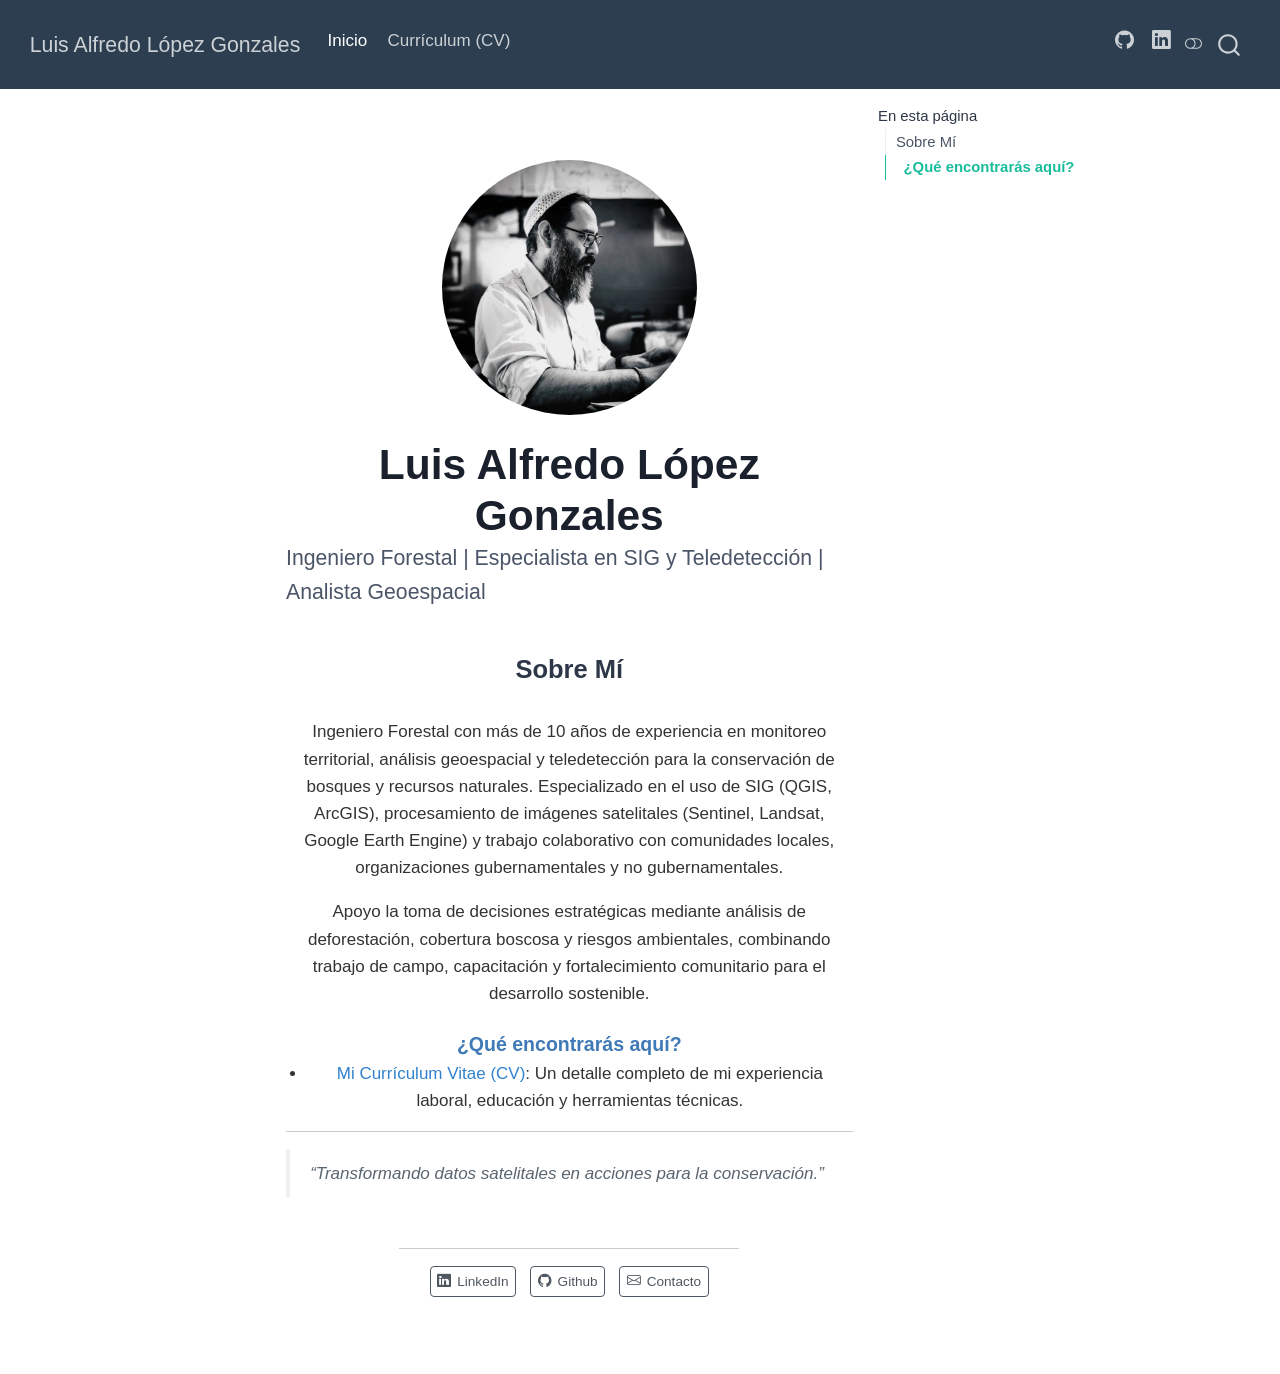
==== commit b4401c24: "Built site for gh-pages" ====
--- a/index.html
+++ b/index.html
@@ -2,7 +2,7 @@
 <html xmlns="http://www.w3.org/1999/xhtml" lang="en" xml:lang="en"><head>
 
 <meta charset="utf-8">
-<meta name="generator" content="quarto-1.10.18">
+<meta name="generator" content="quarto-1.11.9">
 
 <meta name="viewport" content="width=device-width, initial-scale=1.0, user-scalable=yes">
 
@@ -38,17 +38,18 @@
 <meta name="quarto:offset" content="./">
 <script src="site_libs/quarto-html/quarto.js" type="module"></script>
 <script src="site_libs/quarto-html/tabsets/tabsets.js" type="module"></script>
+<script src="site_libs/quarto-html/scrollable-regions/scrollable-regions.js" type="module"></script>
 <script src="site_libs/quarto-html/popper.min.js"></script>
 <script src="site_libs/quarto-html/tippy.umd.min.js"></script>
 <link href="site_libs/quarto-html/tippy.css" rel="stylesheet">
-<link href="site_libs/quarto-html/quarto-syntax-highlighting-64a204ab8560d761af7679ceaba22944.css" rel="stylesheet" class="quarto-color-scheme" id="quarto-text-highlighting-styles">
-<link href="site_libs/quarto-html/quarto-syntax-highlighting-dark-b85bc7c33db8c58e0ec93c3465666fed.css" rel="stylesheet" class="quarto-color-scheme quarto-color-alternate" id="quarto-text-highlighting-styles">
-<link href="site_libs/quarto-html/quarto-syntax-highlighting-64a204ab8560d761af7679ceaba22944.css" rel="stylesheet" class="quarto-color-scheme-extra" id="quarto-text-highlighting-styles">
+<link href="site_libs/quarto-html/quarto-syntax-highlighting-63b5708e65d6cd79cd7618c58d0c21e7.css" rel="stylesheet" class="quarto-color-scheme" id="quarto-text-highlighting-styles">
+<link href="site_libs/quarto-html/quarto-syntax-highlighting-dark-447e42e69aaa9833c0ba1b986f430b20.css" rel="stylesheet" class="quarto-color-scheme quarto-color-alternate" id="quarto-text-highlighting-styles">
+<link href="site_libs/quarto-html/quarto-syntax-highlighting-63b5708e65d6cd79cd7618c58d0c21e7.css" rel="stylesheet" class="quarto-color-scheme-extra" id="quarto-text-highlighting-styles">
 <script src="site_libs/bootstrap/bootstrap.min.js"></script>
 <link href="site_libs/bootstrap/bootstrap-icons.css" rel="stylesheet">
-<link href="site_libs/bootstrap/bootstrap-189549ecd294ed9837df383a4b42e31c.min.css" rel="stylesheet" append-hash="true" class="quarto-color-scheme" id="quarto-bootstrap" data-mode="light">
-<link href="site_libs/bootstrap/bootstrap-dark-8a591ff59271d21f6a5d1e80b3747fb5.min.css" rel="stylesheet" append-hash="true" class="quarto-color-scheme quarto-color-alternate" id="quarto-bootstrap" data-mode="dark">
-<link href="site_libs/bootstrap/bootstrap-189549ecd294ed9837df383a4b42e31c.min.css" rel="stylesheet" append-hash="true" class="quarto-color-scheme-extra" id="quarto-bootstrap" data-mode="light">
+<link href="site_libs/bootstrap/bootstrap-0fd57dddbead7bb1c7f56804d16f636b.min.css" rel="stylesheet" append-hash="true" class="quarto-color-scheme" id="quarto-bootstrap" data-mode="light">
+<link href="site_libs/bootstrap/bootstrap-dark-e1f7b594c1cf0f7ca9c37b0ad165d25b.min.css" rel="stylesheet" append-hash="true" class="quarto-color-scheme quarto-color-alternate" id="quarto-bootstrap" data-mode="dark">
+<link href="site_libs/bootstrap/bootstrap-0fd57dddbead7bb1c7f56804d16f636b.min.css" rel="stylesheet" append-hash="true" class="quarto-color-scheme-extra" id="quarto-bootstrap" data-mode="light">
 <script id="quarto-search-options" type="application/json">{
   "location": "navbar",
   "copy-button": false,
@@ -88,7 +89,7 @@
 <link rel="stylesheet" href="content/cv.css">
 </head>
 
-<body class="nav-fixed quarto-light"><script id="quarto-html-before-body" type="application/javascript">
+<body class="nav-fixed quarto-light"><a id="quarto-skip-link" class="visually-hidden-focusable" href="#quarto-document-content">Skip to main content</a><script id="quarto-html-before-body" type="application/javascript">
     const toggleBodyColorMode = (bsSheetEl) => {
       const mode = bsSheetEl.getAttribute("data-mode");
       const bodyEl = window.document.querySelector("body");
@@ -111,6 +112,7 @@
       for (let i=0; i < toggles.length; i++) {
         const toggle = toggles[i];
         if (toggle) {
+          toggle.setAttribute("aria-checked", alternate ? "true" : "false");
           if (alternate) {
             toggle.classList.add("alternate");
           } else {
@@ -140,13 +142,19 @@
       manageTransitions('#quarto-margin-sidebar .nav-link', true);
       // Switch the toggles
       setColorSchemeToggle(alternate)
-      // Hack to workaround the fact that safari doesn't
-      // properly recolor the scrollbar when toggling (#1455)
+    }
+    // Hack to workaround the fact that safari doesn't
+    // properly recolor the scrollbar when toggling (#1455).
+    // Not run on load: stylesheets are set before first paint there, and
+    // scrolling would undo the scroll to a URL fragment (#14973).
+    // The one pixel nudge keeps the reader where they were.
+    const refreshSafariScrollbar = () => {
       if (navigator.userAgent.indexOf('Safari') > 0 && navigator.userAgent.indexOf('Chrome') == -1) {
         manageTransitions("body", false);
-        window.scrollTo(0, 1);
+        const scrollY = window.scrollY;
+        window.scrollTo(0, scrollY > 0 ? scrollY - 1 : 1);
         setTimeout(() => {
-          window.scrollTo(0, 0);
+          window.scrollTo(0, scrollY);
           manageTransitions("body", true);
         }, 40);
       }
@@ -240,6 +248,7 @@
       // Read the current dark / light value
       let toAlternate = !hasAlternateSentinel();
       toggleColorMode(toAlternate);
+      refreshSafariScrollbar();
       setStyleSentinel(toAlternate);
       toggleGiscusIfUsed(toAlternate, darkModeDefault);
       window.dispatchEvent(new Event('resize'));
@@ -254,15 +263,14 @@
 
 <div id="quarto-search-results"></div>
   <header id="quarto-header" class="headroom fixed-top">
-    <nav class="navbar navbar-expand-lg " data-bs-theme="dark">
+    <nav class="navbar navbar-expand-lg " data-bs-theme="dark" aria-label="Site">
       <div class="navbar-container container-fluid">
       <div class="navbar-brand-container mx-auto">
     <a class="navbar-brand" href="./index.html">
     <span class="navbar-title">Luis Alfredo López Gonzales</span>
     </a>
   </div>
-            <div id="quarto-search" class="" title="Search"></div>
-          <button class="navbar-toggler" type="button" data-bs-toggle="collapse" data-bs-target="#navbarCollapse" aria-controls="navbarCollapse" role="menu" aria-expanded="false" aria-label="Toggle navigation" onclick="if (window.quartoToggleHeadroom) { window.quartoToggleHeadroom(); }">
+          <button class="navbar-toggler" type="button" data-bs-toggle="collapse" data-bs-target="#navbarCollapse" aria-controls="navbarCollapse" aria-expanded="false" aria-label="Toggle navigation" onclick="if (window.quartoToggleHeadroom) { window.quartoToggleHeadroom(); }">
   <span class="navbar-toggler-icon"></span>
 </button>
           <div class="collapse navbar-collapse" id="navbarCollapse">
@@ -290,8 +298,9 @@
 </ul>
           </div> <!-- /navcollapse -->
             <div class="quarto-navbar-tools">
-  <a href="" class="quarto-color-scheme-toggle quarto-navigation-tool  px-1" onclick="window.quartoToggleColorScheme(); return false;" title="Toggle dark mode"><i class="bi"></i></a>
+  <button type="button" role="switch" aria-checked="false" class="quarto-color-scheme-toggle quarto-navigation-tool  px-1" onclick="window.quartoToggleColorScheme(); return false;" title="Toggle dark mode" aria-label="Toggle dark mode"><i class="bi"></i></button>
 </div>
+            <div id="quarto-search" class="" title="Search"></div>
       </div> <!-- /container-fluid -->
     </nav>
 </header>
@@ -300,7 +309,7 @@
 <!-- sidebar -->
 <!-- margin-sidebar -->
     <div id="quarto-margin-sidebar" class="sidebar margin-sidebar">
-        <nav id="TOC" role="doc-toc" class="toc-active">
+        <nav id="TOC" role="doc-toc" aria-labelledby="toc-title" class="toc-active">
     <h2 id="toc-title">En esta página</h2>
   <ul>
   <li><a href="#sobre-mí" id="toc-sobre-mí" class="nav-link active" data-scroll-target="#sobre-mí">Sobre Mí</a>
@@ -321,7 +330,7 @@
 </div>
 <div class="quarto-title-meta">
   </div>
-</header><main class="content" id="quarto-document-content">
+</header><main class="content" id="quarto-document-content" tabindex="-1">
 
 <!-- Google Tag Manager (noscript) -->
 <noscript>&lt;iframe src="https://www.googletagmanager.com/ns.html?id=GTM-MC5WJHK2" height="0" width="0" style="display:none;visibility:hidden"&gt;&lt;/iframe&gt;</noscript>
@@ -366,15 +375,50 @@
   window.document.addEventListener("DOMContentLoaded", function (event) {
     // Ensure there is a toggle, if there isn't float one in the top right
     if (window.document.querySelector('.quarto-color-scheme-toggle') === null) {
-      const a = window.document.createElement('a');
-      a.classList.add('top-right');
-      a.classList.add('quarto-color-scheme-toggle');
-      a.href = "";
-      a.onclick = function() { try { window.quartoToggleColorScheme(); } catch {} return false; };
+      const toggle = window.document.createElement('button');
+      toggle.type = "button";
+      toggle.setAttribute("role", "switch");
+      toggle.setAttribute("aria-checked", "false");
+      toggle.classList.add('top-right');
+      toggle.classList.add('quarto-color-scheme-toggle');
+      toggle.setAttribute("aria-label", "Toggle dark mode");
+      toggle.onclick = function() { try { window.quartoToggleColorScheme(); } catch {} return false; };
       const i = window.document.createElement("i");
       i.classList.add('bi');
-      a.appendChild(i);
-      window.document.body.appendChild(a);
+      toggle.appendChild(i);
+      // Put the toggle in a landmark of its own, so that landmark navigation
+      // can reach it.
+      //
+      // The container is always a fresh direct child of body, and the toggle is
+      // never moved into page furniture that the theme or the author controls.
+      // The toggle is positioned against the page, so any ancestor that
+      // establishes a containing block captures it: a positioned element or a
+      // grid for position: absolute, and transform, filter, will-change or
+      // contain for position: fixed. A direct child of body has none of these
+      // to inherit, and the shift when one appears is silent and visual.
+      //
+      // ARIA says a document should have at most one banner, and axe reports a
+      // duplicate whether or not the banners carry distinct labels. So use a
+      // header when the page has no banner yet, and a named region otherwise.
+      //
+      // A header is a banner wherever it sits, unless it is inside sectioning
+      // content, so this cannot just look at the children of body: a custom
+      // page layout wraps the title block header in a plain div. An explicit
+      // role="banner" always counts.
+      const sectioning = 'article, aside, main, nav, section, [role="article"], [role="complementary"], [role="main"], [role="navigation"], [role="region"]';
+      const hasBanner = Array.from(
+        window.document.querySelectorAll('header:not([role]), [role="banner"]')
+      ).some(function(el) {
+        return el.hasAttribute("role") || el.closest(sectioning) === null;
+      });
+      const container = window.document.createElement(hasBanner ? "div" : "header");
+      if (hasBanner) {
+        container.setAttribute("role", "region");
+        container.setAttribute("aria-label", "Toggle dark mode");
+      }
+      container.classList.add('quarto-color-scheme-toggle-container');
+      container.appendChild(toggle);
+      window.document.body.appendChild(container);
     }
     setColorSchemeToggle(hasAlternateSentinel())
     const isCodeAnnotation = (el) => {
@@ -446,7 +490,8 @@
           return filterRegex.test(href) || localhostRegex.test(href) || mailtoRegex.test(href);
       }
       // Inspect non-navigation links and adorn them if external
-     var links = window.document.querySelectorAll('a[href]:not(.nav-link):not(.navbar-brand):not(.toc-action):not(.sidebar-link):not(.sidebar-item-toggle):not(.pagination-link):not(.no-external):not([aria-hidden]):not(.dropdown-item):not(.quarto-navigation-tool):not(.about-link)');
+      window.quartoDecorateExternalLinks = function (root) {
+     var links = (root || window.document).querySelectorAll('a[href]:not(.nav-link):not(.navbar-brand):not(.toc-action):not(.sidebar-link):not(.sidebar-item-toggle):not(.pagination-link):not(.no-external):not([aria-hidden]):not(.dropdown-item):not(.quarto-navigation-tool):not(.about-link)');
       for (var i=0; i<links.length; i++) {
         const link = links[i];
         if (!isInternal(link.href)) {
@@ -455,8 +500,69 @@
           if (link.dataset.originalHref !== undefined) {
             link.href = link.dataset.originalHref;
           }
-        }
-      }
+          if (!link.classList.contains('no-external-icon')) {
+          }
+        }
+      }
+      };
+      window.quartoDecorateExternalLinks(window.document);
+    // Esc closes the popup (WCAG 1.4.13) and focus leaving both trigger and
+    // popup closes it (WCAG 2.4.11); tippy handles neither for interactive popups.
+    const hideOnEscAndFocusOut = {
+      name: 'hideOnEscAndFocusOut',
+      defaultValue: true,
+      fn(instance) {
+        const dismiss = () => {
+          // A show scheduled by the trigger delay would otherwise reopen it
+          instance.clearDelayTimeouts();
+          instance.hide();
+        };
+        const onKeyDown = (event) => {
+          if (event.key !== 'Escape') {
+            return;
+          }
+          // Keep Esc from also reaching page handlers (e.g. reveal.js overview),
+          // except an open reveal.js slide menu, which Esc should close too.
+          // The menu handles keys only when its keyboard option is on.
+          const menuHandlesEsc = window.Reveal?.getPlugin?.('menu')?.isOpen() &&
+            window.Reveal.getConfig().menu?.keyboard !== false;
+          if (!menuHandlesEsc) {
+            event.stopPropagation();
+          }
+          if (instance.popper.contains(window.document.activeElement)) {
+            // Disabled while refocusing so the focus trigger does not reopen it
+            instance.disable();
+            instance.reference.focus();
+            instance.enable();
+          }
+          dismiss();
+        };
+        const onFocusOut = (event) => {
+          const target = event.relatedTarget;
+          if (target && !instance.reference.contains(target) &&
+              !instance.popper.contains(target)) {
+            dismiss();
+          }
+        };
+        // On the trigger too: a click trigger (code-annotations: select) has no
+        // blur handling. Attached for the instance's lifetime so leaving the
+        // trigger also cancels a show still pending on the trigger delay.
+        instance.reference.addEventListener('focusout', onFocusOut);
+        return {
+          onShow() {
+            window.document.addEventListener('keydown', onKeyDown, true);
+            instance.popper.addEventListener('focusout', onFocusOut);
+          },
+          onHide() {
+            window.document.removeEventListener('keydown', onKeyDown, true);
+            instance.popper.removeEventListener('focusout', onFocusOut);
+          },
+          onDestroy() {
+            instance.reference.removeEventListener('focusout', onFocusOut);
+          },
+        };
+      },
+    };
     function tippyHover(el, contentFn, onTriggerFn, onUntriggerFn) {
       const config = {
         allowHTML: true,
@@ -470,6 +576,7 @@
         interactiveBorder: 10,
         theme: 'quarto',
         placement: 'bottom-start',
+        plugins: [hideOnEscAndFocusOut],
       };
       if (contentFn) {
         config.content = contentFn;
@@ -632,44 +739,54 @@
           const lineIds = lines.map((line) => {
             return targetCell + "-" + line;
           })
-          let top = null;
-          let height = null;
-          let parent = null;
+          // Each band is positioned against its own containing block, which is
+          // not the offsetParent of the lines, so place it from client rects.
+          const placeBand = (band, firstEl, lastEl, codeBlock) => {
+            const container = band.offsetParent;
+            if (container === null) {
+              return;
+            }
+            const containerRect = container.getBoundingClientRect();
+            // Reveal.js scales slides with a transform, so convert client
+            // pixels back to the CSS pixels of the container.
+            const scale = containerRect.height / container.offsetHeight || 1;
+            const firstRect = firstEl.getBoundingClientRect();
+            const lastRect = lastEl.getBoundingClientRect();
+            const top = (firstRect.top - containerRect.top) / scale - container.clientTop + container.scrollTop;
+            const height = (lastRect.bottom - firstRect.top) / scale;
+            band.style.top = top - 2 + "px";
+            band.style.height = height + 4 + "px";
+            if (codeBlock) {
+              // Without the copy button wrapper, the containing block is wider
+              // than the code block, so span the code block explicitly.
+              const blockRect = codeBlock.getBoundingClientRect();
+              band.style.left = (blockRect.left - containerRect.left) / scale - container.clientLeft + container.scrollLeft + "px";
+              band.style.width = blockRect.width / scale + "px";
+            }
+          };
           if (lineIds.length > 0) {
-              //compute the position of the single el (top and bottom and make a div)
-              const el = window.document.getElementById(lineIds[0]);
-              top = el.offsetTop;
-              height = el.offsetHeight;
-              parent = el.parentElement.parentElement;
-            if (lineIds.length > 1) {
-              const lastEl = window.document.getElementById(lineIds[lineIds.length - 1]);
-              const bottom = lastEl.offsetTop + lastEl.offsetHeight;
-              height = bottom - top;
+            const el = window.document.getElementById(lineIds[0]);
+            const lastEl = window.document.getElementById(lineIds[lineIds.length - 1]);
+            const parent = el.parentElement.parentElement;
+            // cook up a div (if necessary) and position it
+            let div = window.document.getElementById("code-annotation-line-highlight");
+            if (div === null) {
+              div = window.document.createElement("div");
+              div.setAttribute("id", "code-annotation-line-highlight");
+              div.style.position = 'absolute';
+              parent.appendChild(div);
             }
-            if (top !== null && height !== null && parent !== null) {
-              // cook up a div (if necessary) and position it 
-              let div = window.document.getElementById("code-annotation-line-highlight");
-              if (div === null) {
-                div = window.document.createElement("div");
-                div.setAttribute("id", "code-annotation-line-highlight");
-                div.style.position = 'absolute';
-                parent.appendChild(div);
-              }
-              div.style.top = top - 2 + "px";
-              div.style.height = height + 4 + "px";
-              div.style.left = 0;
-              let gutterDiv = window.document.getElementById("code-annotation-line-highlight-gutter");
-              if (gutterDiv === null) {
-                gutterDiv = window.document.createElement("div");
-                gutterDiv.setAttribute("id", "code-annotation-line-highlight-gutter");
-                gutterDiv.style.position = 'absolute';
-                const codeCell = window.document.getElementById(targetCell);
-                const gutter = codeCell.querySelector('.code-annotation-gutter');
-                gutter.appendChild(gutterDiv);
-              }
-              gutterDiv.style.top = top - 2 + "px";
-              gutterDiv.style.height = height + 4 + "px";
+            placeBand(div, el, lastEl, parent.closest("div.sourceCode") || parent);
+            let gutterDiv = window.document.getElementById("code-annotation-line-highlight-gutter");
+            if (gutterDiv === null) {
+              gutterDiv = window.document.createElement("div");
+              gutterDiv.setAttribute("id", "code-annotation-line-highlight-gutter");
+              gutterDiv.style.position = 'absolute';
+              const codeCell = window.document.getElementById(targetCell);
+              const gutter = codeCell.querySelector('.code-annotation-gutter');
+              gutter.appendChild(gutterDiv);
             }
+            placeBand(gutterDiv, el, lastEl);
             selectedAnnoteEl = annoteEl;
           }
         };
@@ -768,6 +885,9 @@
     }
   });
   </script>
+  <script type="application/javascript">
+  window.quartoScrollableRegionsLabels = {"code":"Scrollable code","output":"Scrollable output"};
+  </script>
 </div> <!-- /content -->
 
 
--- a/site_libs/quarto-html/quarto-syntax-highlighting-63b5708e65d6cd79cd7618c58d0c21e7.css
+++ b/site_libs/quarto-html/quarto-syntax-highlighting-63b5708e65d6cd79cd7618c58d0c21e7.css
@@ -0,0 +1,236 @@
+/* quarto syntax highlight colors */
+:root {
+  --quarto-hl-ot-color: #003B4F;
+  --quarto-hl-at-color: #657422;
+  --quarto-hl-ss-color: #20794D;
+  --quarto-hl-an-color: #5E5E5E;
+  --quarto-hl-fu-color: #4758AB;
+  --quarto-hl-st-color: #20794D;
+  --quarto-hl-cf-color: #003B4F;
+  --quarto-hl-op-color: #5E5E5E;
+  --quarto-hl-er-color: #AD0000;
+  --quarto-hl-bn-color: #AD0000;
+  --quarto-hl-al-color: #AD0000;
+  --quarto-hl-va-color: #111111;
+  --quarto-hl-bu-color: inherit;
+  --quarto-hl-ex-color: inherit;
+  --quarto-hl-pp-color: #AD0000;
+  --quarto-hl-in-color: #5E5E5E;
+  --quarto-hl-vs-color: #20794D;
+  --quarto-hl-wa-color: #5E5E5E;
+  --quarto-hl-do-color: #5E5E5E;
+  --quarto-hl-im-color: #00769E;
+  --quarto-hl-ch-color: #20794D;
+  --quarto-hl-dt-color: #AD0000;
+  --quarto-hl-fl-color: #AD0000;
+  --quarto-hl-co-color: #5E5E5E;
+  --quarto-hl-cv-color: #5E5E5E;
+  --quarto-hl-cn-color: #8f5902;
+  --quarto-hl-sc-color: #5E5E5E;
+  --quarto-hl-dv-color: #AD0000;
+  --quarto-hl-kw-color: #003B4F;
+}
+
+/* other quarto variables */
+:root {
+  --quarto-font-monospace: SFMono-Regular, Menlo, Monaco, Consolas, "Liberation Mono", "Courier New", monospace;
+}
+
+/* syntax highlight based on Pandoc's rules */
+pre > code.sourceCode > span {
+  color: #003B4F;
+}
+
+code.sourceCode > span {
+  color: #003B4F;
+}
+
+div.sourceCode,
+div.sourceCode pre.sourceCode {
+  color: #003B4F;
+}
+
+/* Normal */
+code span {
+  color: #003B4F;
+}
+
+/* Alert */
+code span.al {
+  color: #AD0000;
+  font-style: inherit;
+}
+
+/* Annotation */
+code span.an {
+  color: #5E5E5E;
+  font-style: inherit;
+}
+
+/* Attribute */
+code span.at {
+  color: #657422;
+  font-style: inherit;
+}
+
+/* BaseN */
+code span.bn {
+  color: #AD0000;
+  font-style: inherit;
+}
+
+/* BuiltIn */
+code span.bu {
+  font-style: inherit;
+}
+
+/* ControlFlow */
+code span.cf {
+  color: #003B4F;
+  font-weight: bold;
+  font-style: inherit;
+}
+
+/* Char */
+code span.ch {
+  color: #20794D;
+  font-style: inherit;
+}
+
+/* Constant */
+code span.cn {
+  color: #8f5902;
+  font-style: inherit;
+}
+
+/* Comment */
+code span.co {
+  color: #5E5E5E;
+  font-style: inherit;
+}
+
+/* CommentVar */
+code span.cv {
+  color: #5E5E5E;
+  font-style: italic;
+}
+
+/* Documentation */
+code span.do {
+  color: #5E5E5E;
+  font-style: italic;
+}
+
+/* DataType */
+code span.dt {
+  color: #AD0000;
+  font-style: inherit;
+}
+
+/* DecVal */
+code span.dv {
+  color: #AD0000;
+  font-style: inherit;
+}
+
+/* Error */
+code span.er {
+  color: #AD0000;
+  font-style: inherit;
+}
+
+/* Extension */
+code span.ex {
+  font-style: inherit;
+}
+
+/* Float */
+code span.fl {
+  color: #AD0000;
+  font-style: inherit;
+}
+
+/* Function */
+code span.fu {
+  color: #4758AB;
+  font-style: inherit;
+}
+
+/* Import */
+code span.im {
+  color: #00769E;
+  font-style: inherit;
+}
+
+/* Information */
+code span.in {
+  color: #5E5E5E;
+  font-style: inherit;
+}
+
+/* Keyword */
+code span.kw {
+  color: #003B4F;
+  font-weight: bold;
+  font-style: inherit;
+}
+
+/* Operator */
+code span.op {
+  color: #5E5E5E;
+  font-style: inherit;
+}
+
+/* Other */
+code span.ot {
+  color: #003B4F;
+  font-style: inherit;
+}
+
+/* Preprocessor */
+code span.pp {
+  color: #AD0000;
+  font-style: inherit;
+}
+
+/* SpecialChar */
+code span.sc {
+  color: #5E5E5E;
+  font-style: inherit;
+}
+
+/* SpecialString */
+code span.ss {
+  color: #20794D;
+  font-style: inherit;
+}
+
+/* String */
+code span.st {
+  color: #20794D;
+  font-style: inherit;
+}
+
+/* Variable */
+code span.va {
+  color: #111111;
+  font-style: inherit;
+}
+
+/* VerbatimString */
+code span.vs {
+  color: #20794D;
+  font-style: inherit;
+}
+
+/* Warning */
+code span.wa {
+  color: #5E5E5E;
+  font-style: italic;
+}
+
+.prevent-inlining {
+  content: "</";
+}
+
+/*# sourceMappingURL=054cc16b9e9817627be6994582d2ffb5.css.map */
--- a/site_libs/quarto-html/quarto-syntax-highlighting-dark-447e42e69aaa9833c0ba1b986f430b20.css
+++ b/site_libs/quarto-html/quarto-syntax-highlighting-dark-447e42e69aaa9833c0ba1b986f430b20.css
@@ -0,0 +1,219 @@
+/* quarto syntax highlight colors */
+:root {
+  --quarto-hl-al-color: #f07178;
+  --quarto-hl-an-color: #d4d0ab;
+  --quarto-hl-at-color: #00e0e0;
+  --quarto-hl-bn-color: #d4d0ab;
+  --quarto-hl-bu-color: #abe338;
+  --quarto-hl-ch-color: #abe338;
+  --quarto-hl-co-color: #f8f8f2;
+  --quarto-hl-cv-color: #ffd700;
+  --quarto-hl-cn-color: #ffd700;
+  --quarto-hl-cf-color: #ffa07a;
+  --quarto-hl-dt-color: #ffa07a;
+  --quarto-hl-dv-color: #d4d0ab;
+  --quarto-hl-do-color: #f8f8f2;
+  --quarto-hl-er-color: #f07178;
+  --quarto-hl-ex-color: #00e0e0;
+  --quarto-hl-fl-color: #d4d0ab;
+  --quarto-hl-fu-color: #ffa07a;
+  --quarto-hl-im-color: #abe338;
+  --quarto-hl-in-color: #d4d0ab;
+  --quarto-hl-kw-color: #ffa07a;
+  --quarto-hl-op-color: #ffa07a;
+  --quarto-hl-ot-color: #00e0e0;
+  --quarto-hl-pp-color: #dcc6e0;
+  --quarto-hl-re-color: #00e0e0;
+  --quarto-hl-sc-color: #abe338;
+  --quarto-hl-ss-color: #abe338;
+  --quarto-hl-st-color: #abe338;
+  --quarto-hl-va-color: #00e0e0;
+  --quarto-hl-vs-color: #abe338;
+  --quarto-hl-wa-color: #dcc6e0;
+}
+
+/* other quarto variables */
+:root {
+  --quarto-font-monospace: SFMono-Regular, Menlo, Monaco, Consolas, "Liberation Mono", "Courier New", monospace;
+}
+
+/* syntax highlight based on Pandoc's rules */
+pre > code.sourceCode > span {
+  color: #f8f8f2;
+}
+
+code.sourceCode > span {
+  color: #f8f8f2;
+}
+
+div.sourceCode,
+div.sourceCode pre.sourceCode {
+  color: #f8f8f2;
+}
+
+/* Normal */
+code span {
+  color: #f8f8f2;
+}
+
+/* Alert */
+code span.al {
+  color: #f07178;
+}
+
+/* Annotation */
+code span.an {
+  color: #d4d0ab;
+}
+
+/* Attribute */
+code span.at {
+  color: #00e0e0;
+}
+
+/* BaseN */
+code span.bn {
+  color: #d4d0ab;
+}
+
+/* BuiltIn */
+code span.bu {
+  color: #abe338;
+}
+
+/* ControlFlow */
+code span.cf {
+  font-weight: bold;
+  color: #ffa07a;
+}
+
+/* Char */
+code span.ch {
+  color: #abe338;
+}
+
+/* Constant */
+code span.cn {
+  color: #ffd700;
+}
+
+/* Comment */
+code span.co {
+  font-style: italic;
+  color: #f8f8f2;
+}
+
+/* CommentVar */
+code span.cv {
+  color: #ffd700;
+}
+
+/* Documentation */
+code span.do {
+  color: #f8f8f2;
+}
+
+/* DataType */
+code span.dt {
+  color: #ffa07a;
+}
+
+/* DecVal */
+code span.dv {
+  color: #d4d0ab;
+}
+
+/* Error */
+code span.er {
+  color: #f07178;
+  text-decoration: underline;
+}
+
+/* Extension */
+code span.ex {
+  font-weight: bold;
+  color: #00e0e0;
+}
+
+/* Float */
+code span.fl {
+  color: #d4d0ab;
+}
+
+/* Function */
+code span.fu {
+  color: #ffa07a;
+}
+
+/* Import */
+code span.im {
+  color: #abe338;
+}
+
+/* Information */
+code span.in {
+  color: #d4d0ab;
+}
+
+/* Keyword */
+code span.kw {
+  font-weight: bold;
+  color: #ffa07a;
+}
+
+/* Operator */
+code span.op {
+  color: #ffa07a;
+}
+
+/* Other */
+code span.ot {
+  color: #00e0e0;
+}
+
+/* Preprocessor */
+code span.pp {
+  color: #dcc6e0;
+}
+
+/* RegionMarker */
+code span.re {
+  background-color: #f8f8f2;
+  color: #00e0e0;
+}
+
+/* SpecialChar */
+code span.sc {
+  color: #abe338;
+}
+
+/* SpecialString */
+code span.ss {
+  color: #abe338;
+}
+
+/* String */
+code span.st {
+  color: #abe338;
+}
+
+/* Variable */
+code span.va {
+  color: #00e0e0;
+}
+
+/* VerbatimString */
+code span.vs {
+  color: #abe338;
+}
+
+/* Warning */
+code span.wa {
+  color: #dcc6e0;
+}
+
+.prevent-inlining {
+  content: "</";
+}
+
+/*# sourceMappingURL=be8e1111c2b710f7c3a4926ffa2967aa.css.map */
--- a/site_libs/quarto-html/quarto-syntax-highlighting-63b5708e65d6cd79cd7618c58d0c21e7.css
+++ b/site_libs/quarto-html/quarto-syntax-highlighting-63b5708e65d6cd79cd7618c58d0c21e7.css
@@ -0,0 +1,236 @@
+/* quarto syntax highlight colors */
+:root {
+  --quarto-hl-ot-color: #003B4F;
+  --quarto-hl-at-color: #657422;
+  --quarto-hl-ss-color: #20794D;
+  --quarto-hl-an-color: #5E5E5E;
+  --quarto-hl-fu-color: #4758AB;
+  --quarto-hl-st-color: #20794D;
+  --quarto-hl-cf-color: #003B4F;
+  --quarto-hl-op-color: #5E5E5E;
+  --quarto-hl-er-color: #AD0000;
+  --quarto-hl-bn-color: #AD0000;
+  --quarto-hl-al-color: #AD0000;
+  --quarto-hl-va-color: #111111;
+  --quarto-hl-bu-color: inherit;
+  --quarto-hl-ex-color: inherit;
+  --quarto-hl-pp-color: #AD0000;
+  --quarto-hl-in-color: #5E5E5E;
+  --quarto-hl-vs-color: #20794D;
+  --quarto-hl-wa-color: #5E5E5E;
+  --quarto-hl-do-color: #5E5E5E;
+  --quarto-hl-im-color: #00769E;
+  --quarto-hl-ch-color: #20794D;
+  --quarto-hl-dt-color: #AD0000;
+  --quarto-hl-fl-color: #AD0000;
+  --quarto-hl-co-color: #5E5E5E;
+  --quarto-hl-cv-color: #5E5E5E;
+  --quarto-hl-cn-color: #8f5902;
+  --quarto-hl-sc-color: #5E5E5E;
+  --quarto-hl-dv-color: #AD0000;
+  --quarto-hl-kw-color: #003B4F;
+}
+
+/* other quarto variables */
+:root {
+  --quarto-font-monospace: SFMono-Regular, Menlo, Monaco, Consolas, "Liberation Mono", "Courier New", monospace;
+}
+
+/* syntax highlight based on Pandoc's rules */
+pre > code.sourceCode > span {
+  color: #003B4F;
+}
+
+code.sourceCode > span {
+  color: #003B4F;
+}
+
+div.sourceCode,
+div.sourceCode pre.sourceCode {
+  color: #003B4F;
+}
+
+/* Normal */
+code span {
+  color: #003B4F;
+}
+
+/* Alert */
+code span.al {
+  color: #AD0000;
+  font-style: inherit;
+}
+
+/* Annotation */
+code span.an {
+  color: #5E5E5E;
+  font-style: inherit;
+}
+
+/* Attribute */
+code span.at {
+  color: #657422;
+  font-style: inherit;
+}
+
+/* BaseN */
+code span.bn {
+  color: #AD0000;
+  font-style: inherit;
+}
+
+/* BuiltIn */
+code span.bu {
+  font-style: inherit;
+}
+
+/* ControlFlow */
+code span.cf {
+  color: #003B4F;
+  font-weight: bold;
+  font-style: inherit;
+}
+
+/* Char */
+code span.ch {
+  color: #20794D;
+  font-style: inherit;
+}
+
+/* Constant */
+code span.cn {
+  color: #8f5902;
+  font-style: inherit;
+}
+
+/* Comment */
+code span.co {
+  color: #5E5E5E;
+  font-style: inherit;
+}
+
+/* CommentVar */
+code span.cv {
+  color: #5E5E5E;
+  font-style: italic;
+}
+
+/* Documentation */
+code span.do {
+  color: #5E5E5E;
+  font-style: italic;
+}
+
+/* DataType */
+code span.dt {
+  color: #AD0000;
+  font-style: inherit;
+}
+
+/* DecVal */
+code span.dv {
+  color: #AD0000;
+  font-style: inherit;
+}
+
+/* Error */
+code span.er {
+  color: #AD0000;
+  font-style: inherit;
+}
+
+/* Extension */
+code span.ex {
+  font-style: inherit;
+}
+
+/* Float */
+code span.fl {
+  color: #AD0000;
+  font-style: inherit;
+}
+
+/* Function */
+code span.fu {
+  color: #4758AB;
+  font-style: inherit;
+}
+
+/* Import */
+code span.im {
+  color: #00769E;
+  font-style: inherit;
+}
+
+/* Information */
+code span.in {
+  color: #5E5E5E;
+  font-style: inherit;
+}
+
+/* Keyword */
+code span.kw {
+  color: #003B4F;
+  font-weight: bold;
+  font-style: inherit;
+}
+
+/* Operator */
+code span.op {
+  color: #5E5E5E;
+  font-style: inherit;
+}
+
+/* Other */
+code span.ot {
+  color: #003B4F;
+  font-style: inherit;
+}
+
+/* Preprocessor */
+code span.pp {
+  color: #AD0000;
+  font-style: inherit;
+}
+
+/* SpecialChar */
+code span.sc {
+  color: #5E5E5E;
+  font-style: inherit;
+}
+
+/* SpecialString */
+code span.ss {
+  color: #20794D;
+  font-style: inherit;
+}
+
+/* String */
+code span.st {
+  color: #20794D;
+  font-style: inherit;
+}
+
+/* Variable */
+code span.va {
+  color: #111111;
+  font-style: inherit;
+}
+
+/* VerbatimString */
+code span.vs {
+  color: #20794D;
+  font-style: inherit;
+}
+
+/* Warning */
+code span.wa {
+  color: #5E5E5E;
+  font-style: italic;
+}
+
+.prevent-inlining {
+  content: "</";
+}
+
+/*# sourceMappingURL=054cc16b9e9817627be6994582d2ffb5.css.map */
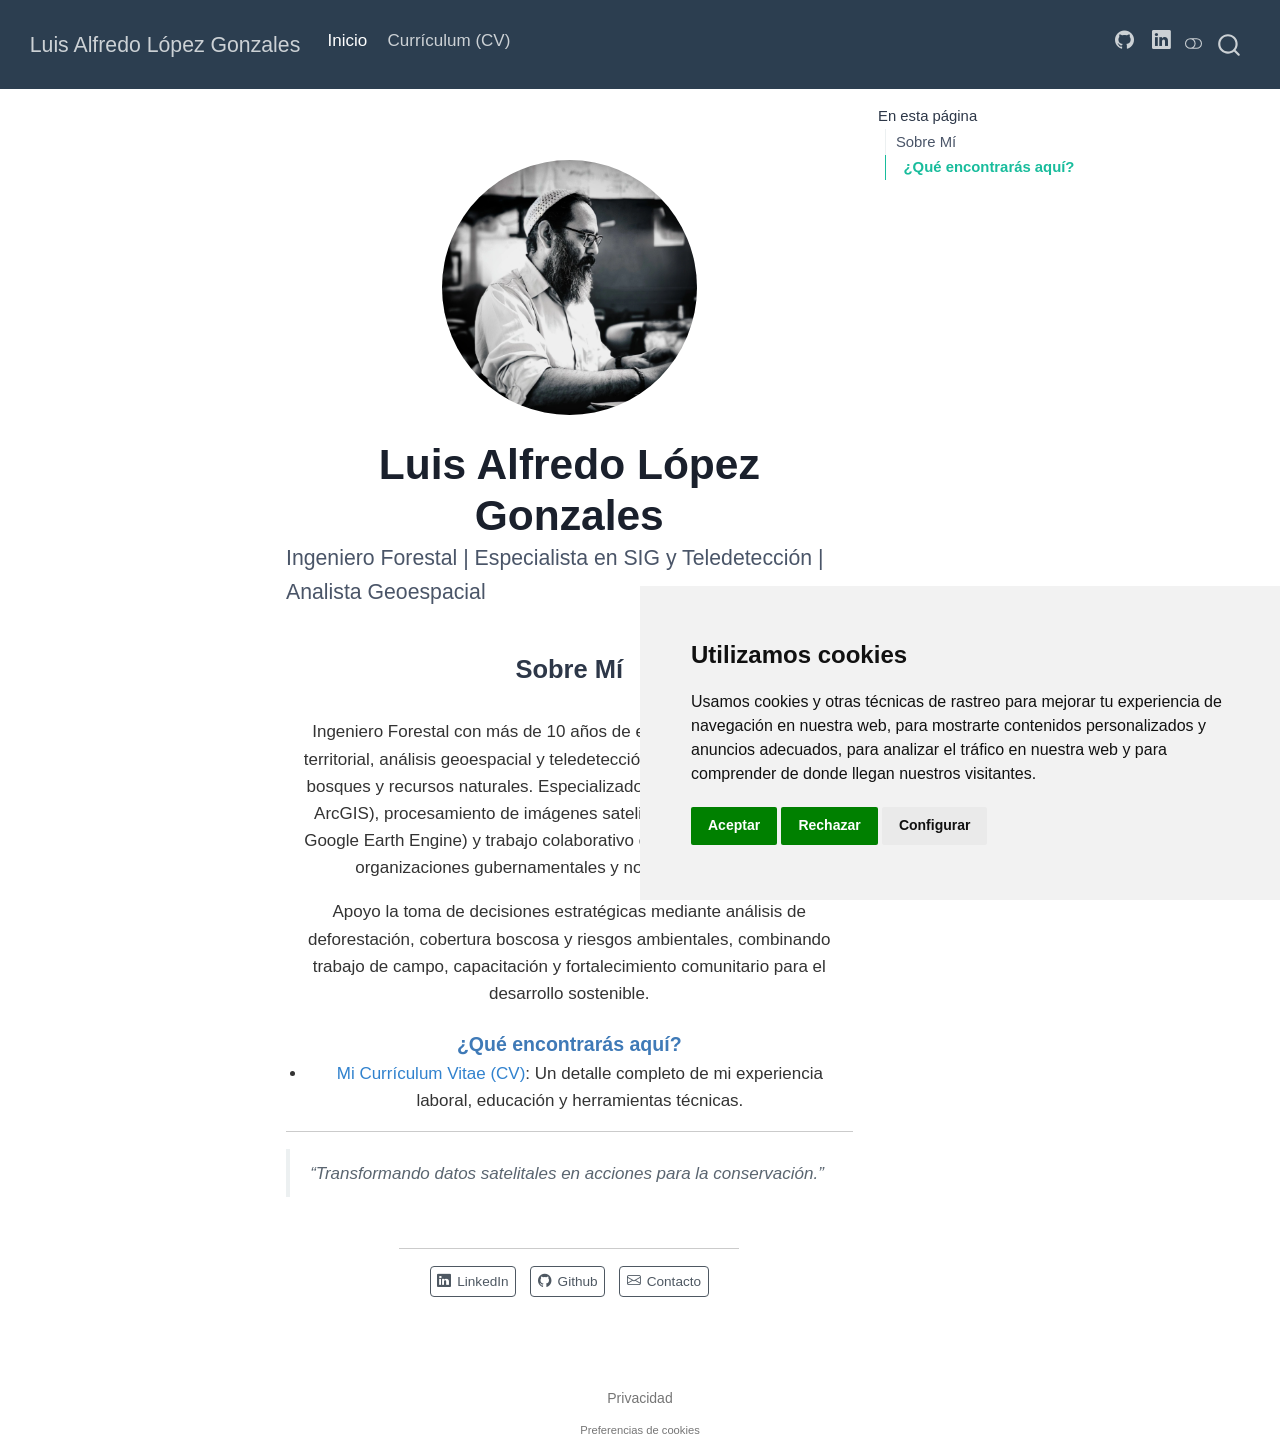
==== commit 15330a04: "Built site for gh-pages" ====
--- a/index.html
+++ b/index.html
@@ -36,6 +36,8 @@
 <script src="site_libs/quarto-search/fuse.min.js"></script>
 <script src="site_libs/quarto-search/quarto-search.js"></script>
 <meta name="quarto:offset" content="./">
+<script src="site_libs/cookie-consent/cookie-consent.js"></script>
+<link href="site_libs/cookie-consent/cookie-consent.css" rel="stylesheet">
 <script src="site_libs/quarto-html/quarto.js" type="module"></script>
 <script src="site_libs/quarto-html/tabsets/tabsets.js" type="module"></script>
 <script src="site_libs/quarto-html/scrollable-regions/scrollable-regions.js" type="module"></script>
@@ -47,9 +49,9 @@
 <link href="site_libs/quarto-html/quarto-syntax-highlighting-63b5708e65d6cd79cd7618c58d0c21e7.css" rel="stylesheet" class="quarto-color-scheme-extra" id="quarto-text-highlighting-styles">
 <script src="site_libs/bootstrap/bootstrap.min.js"></script>
 <link href="site_libs/bootstrap/bootstrap-icons.css" rel="stylesheet">
-<link href="site_libs/bootstrap/bootstrap-0fd57dddbead7bb1c7f56804d16f636b.min.css" rel="stylesheet" append-hash="true" class="quarto-color-scheme" id="quarto-bootstrap" data-mode="light">
-<link href="site_libs/bootstrap/bootstrap-dark-e1f7b594c1cf0f7ca9c37b0ad165d25b.min.css" rel="stylesheet" append-hash="true" class="quarto-color-scheme quarto-color-alternate" id="quarto-bootstrap" data-mode="dark">
-<link href="site_libs/bootstrap/bootstrap-0fd57dddbead7bb1c7f56804d16f636b.min.css" rel="stylesheet" append-hash="true" class="quarto-color-scheme-extra" id="quarto-bootstrap" data-mode="light">
+<link href="site_libs/bootstrap/bootstrap-ea5cf2a5e90c3ae677599e21642e315d.min.css" rel="stylesheet" append-hash="true" class="quarto-color-scheme" id="quarto-bootstrap" data-mode="light">
+<link href="site_libs/bootstrap/bootstrap-dark-b348d5b559a602027a1f18095d1d555f.min.css" rel="stylesheet" append-hash="true" class="quarto-color-scheme quarto-color-alternate" id="quarto-bootstrap" data-mode="dark">
+<link href="site_libs/bootstrap/bootstrap-ea5cf2a5e90c3ae677599e21642e315d.min.css" rel="stylesheet" append-hash="true" class="quarto-color-scheme-extra" id="quarto-bootstrap" data-mode="light">
 <script id="quarto-search-options" type="application/json">{
   "location": "navbar",
   "copy-button": false,
@@ -77,8 +79,26 @@
     "search-label": "Search"
   }
 }</script>
+
+<script type="text/javascript" charset="UTF-8">
+document.addEventListener('DOMContentLoaded', function () {
+cookieconsent.run({
+  "notice_banner_type":"simple",
+  "consent_type":"express",
+  "palette":"light",
+  "language":"en",
+  "page_load_consent_levels":["strictly-necessary"],
+  "notice_banner_reject_button_hide":false,
+  "preferences_center_close_button_hide":false,
+  "website_name":""
+  ,
+"language":"es"
+  });
+});
+</script> 
+  
 <!-- Google Tag Manager -->
-<script>(function(w,d,s,l,i){w[l]=w[l]||[];w[l].push({'gtm.start':
+<script type="text/plain" cookie-consent="tracking">(function(w,d,s,l,i){w[l]=w[l]||[];w[l].push({'gtm.start':
 new Date().getTime(),event:'gtm.js'});var f=d.getElementsByTagName(s)[0],
 j=d.createElement(s),dl=l!='dataLayer'?'&l='+l:'';j.async=true;j.src=
 'https://www.googletagmanager.com/gtm.js?id='+i+dl;f.parentNode.insertBefore(j,f);
@@ -332,9 +352,6 @@
   </div>
 </header><main class="content" id="quarto-document-content" tabindex="-1">
 
-<!-- Google Tag Manager (noscript) -->
-<noscript>&lt;iframe src="https://www.googletagmanager.com/ns.html?id=GTM-MC5WJHK2" height="0" width="0" style="display:none;visibility:hidden"&gt;&lt;/iframe&gt;</noscript>
-<!-- End Google Tag Manager (noscript) -->
 
 <section id="sobre-mí" class="level2">
 <h2 data-anchor-id="sobre-mí">Sobre Mí</h2>
@@ -889,6 +906,25 @@
   window.quartoScrollableRegionsLabels = {"code":"Scrollable code","output":"Scrollable output"};
   </script>
 </div> <!-- /content -->
+<footer class="footer">
+  <div class="nav-footer">
+    <div class="nav-footer-left">
+      &nbsp;
+    </div>   
+    <div class="nav-footer-center">
+      <ul class="footer-items list-unstyled">
+    <li class="nav-item">
+    <a class="nav-link" href="./content/privacidad.html">
+<p>Privacidad</p>
+</a>
+  </li>  
+</ul>
+    <div class="cookie-consent-footer"><a href="#" id="open_preferences_center">Preferencias de cookies</a></div></div>
+    <div class="nav-footer-right">
+      &nbsp;
+    </div>
+  </div>
+</footer>
 
 
 
--- a/site_libs/cookie-consent/cookie-consent.css
+++ b/site_libs/cookie-consent/cookie-consent.css
@@ -0,0 +1,4 @@
+div.cookie-consent-footer {
+  font-size: 0.8em;
+  text-decoration: none;
+}
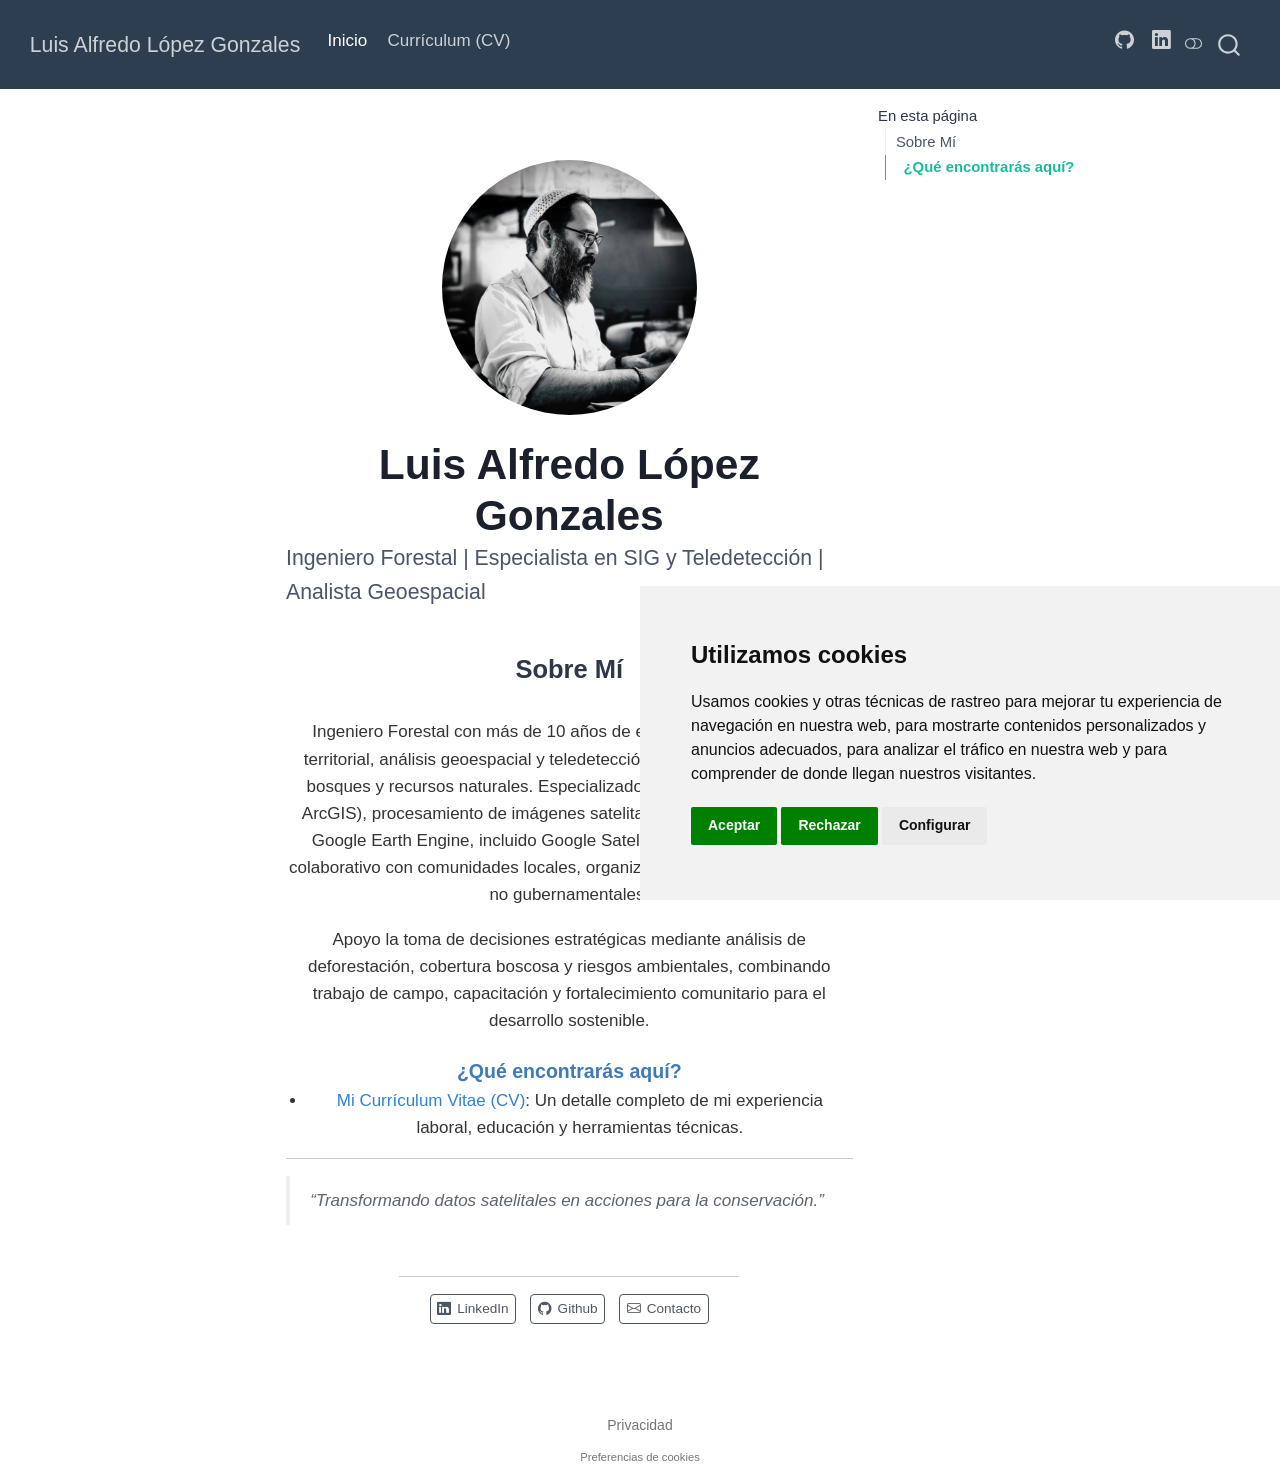
==== commit 1b7649fb: "Built site for gh-pages" ====
--- a/index.html
+++ b/index.html
@@ -107,6 +107,16 @@
 
 
 <link rel="stylesheet" href="content/cv.css">
+<meta property="og:title" content="Luis Alfredo López Gonzales">
+<meta property="og:description" content="Ingeniero forestal hondureño especializado en SIG, teledetección y análisis geoespacial con QGIS, Google Earth Engine, Python y PostGIS.">
+<meta property="og:image" content="https://lalgonzales.github.io/preview.png">
+<meta property="og:site_name" content="Luis Alfredo López Gonzales">
+<meta property="og:image:height" content="627">
+<meta property="og:image:width" content="1200">
+<meta name="twitter:title" content="Luis Alfredo López Gonzales">
+<meta name="twitter:description" content="Ingeniero forestal hondureño especializado en SIG, teledetección y análisis geoespacial con QGIS, Google Earth Engine, Python y PostGIS.">
+<meta name="twitter:image" content="https://lalgonzales.github.io/preview.png">
+<meta name="twitter:card" content="summary_large_image">
 </head>
 
 <body class="nav-fixed quarto-light"><a id="quarto-skip-link" class="visually-hidden-focusable" href="#quarto-document-content">Skip to main content</a><script id="quarto-html-before-body" type="application/javascript">
@@ -355,7 +365,7 @@
 
 <section id="sobre-mí" class="level2">
 <h2 data-anchor-id="sobre-mí">Sobre Mí</h2>
-<p>Ingeniero Forestal con más de 10 años de experiencia en monitoreo territorial, análisis geoespacial y teledetección para la conservación de bosques y recursos naturales. Especializado en el uso de SIG (QGIS, ArcGIS), procesamiento de imágenes satelitales (Sentinel, Landsat, Google Earth Engine) y trabajo colaborativo con comunidades locales, organizaciones gubernamentales y no gubernamentales.</p>
+<p>Ingeniero Forestal con más de 10 años de experiencia en monitoreo territorial, análisis geoespacial y teledetección para la conservación de bosques y recursos naturales. Especializado en el uso de SIG (QGIS, ArcGIS), procesamiento de imágenes satelitales (Sentinel, Landsat) en Google Earth Engine, incluido Google Satellite Embedding, y trabajo colaborativo con comunidades locales, organizaciones gubernamentales y no gubernamentales.</p>
 <p>Apoyo la toma de decisiones estratégicas mediante análisis de deforestación, cobertura boscosa y riesgos ambientales, combinando trabajo de campo, capacitación y fortalecimiento comunitario para el desarrollo sostenible.</p>
 <section id="qué-encontrarás-aquí" class="level3">
 <h3 data-anchor-id="qué-encontrarás-aquí">¿Qué encontrarás aquí?</h3>
